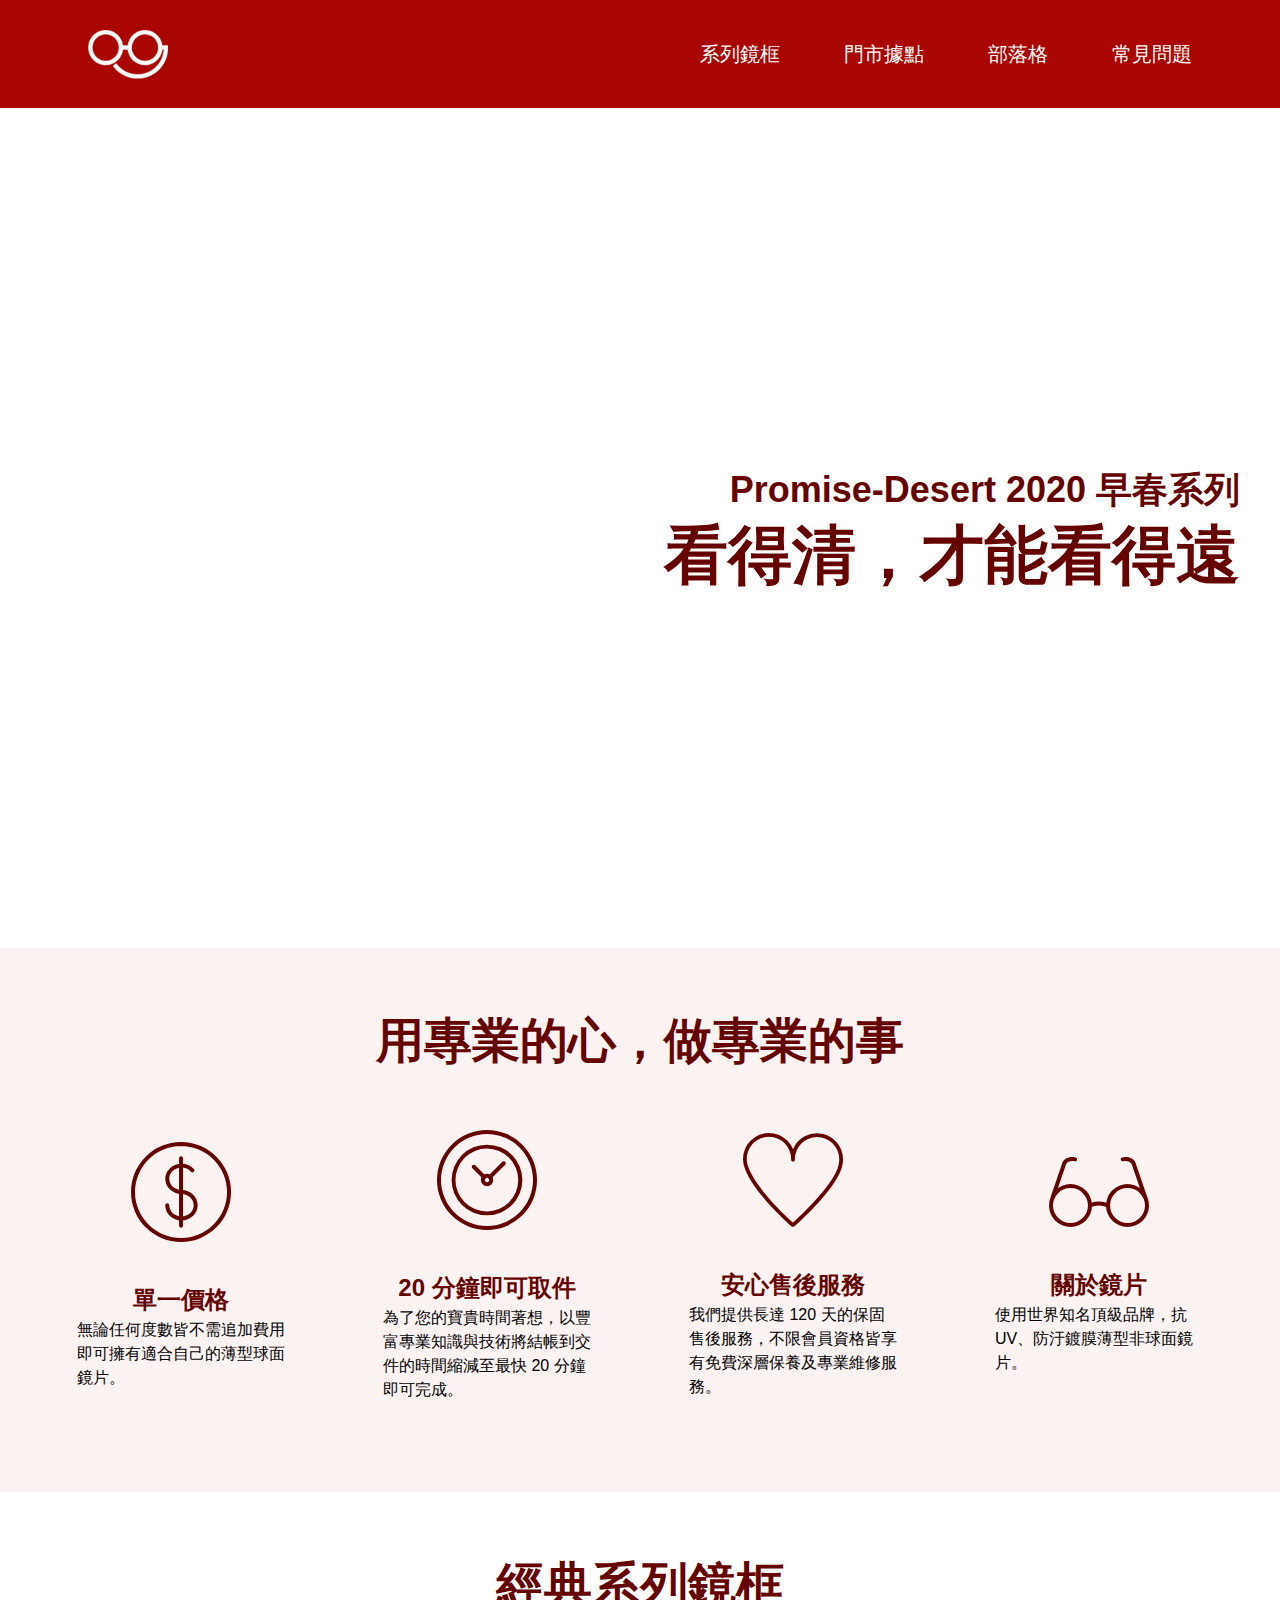
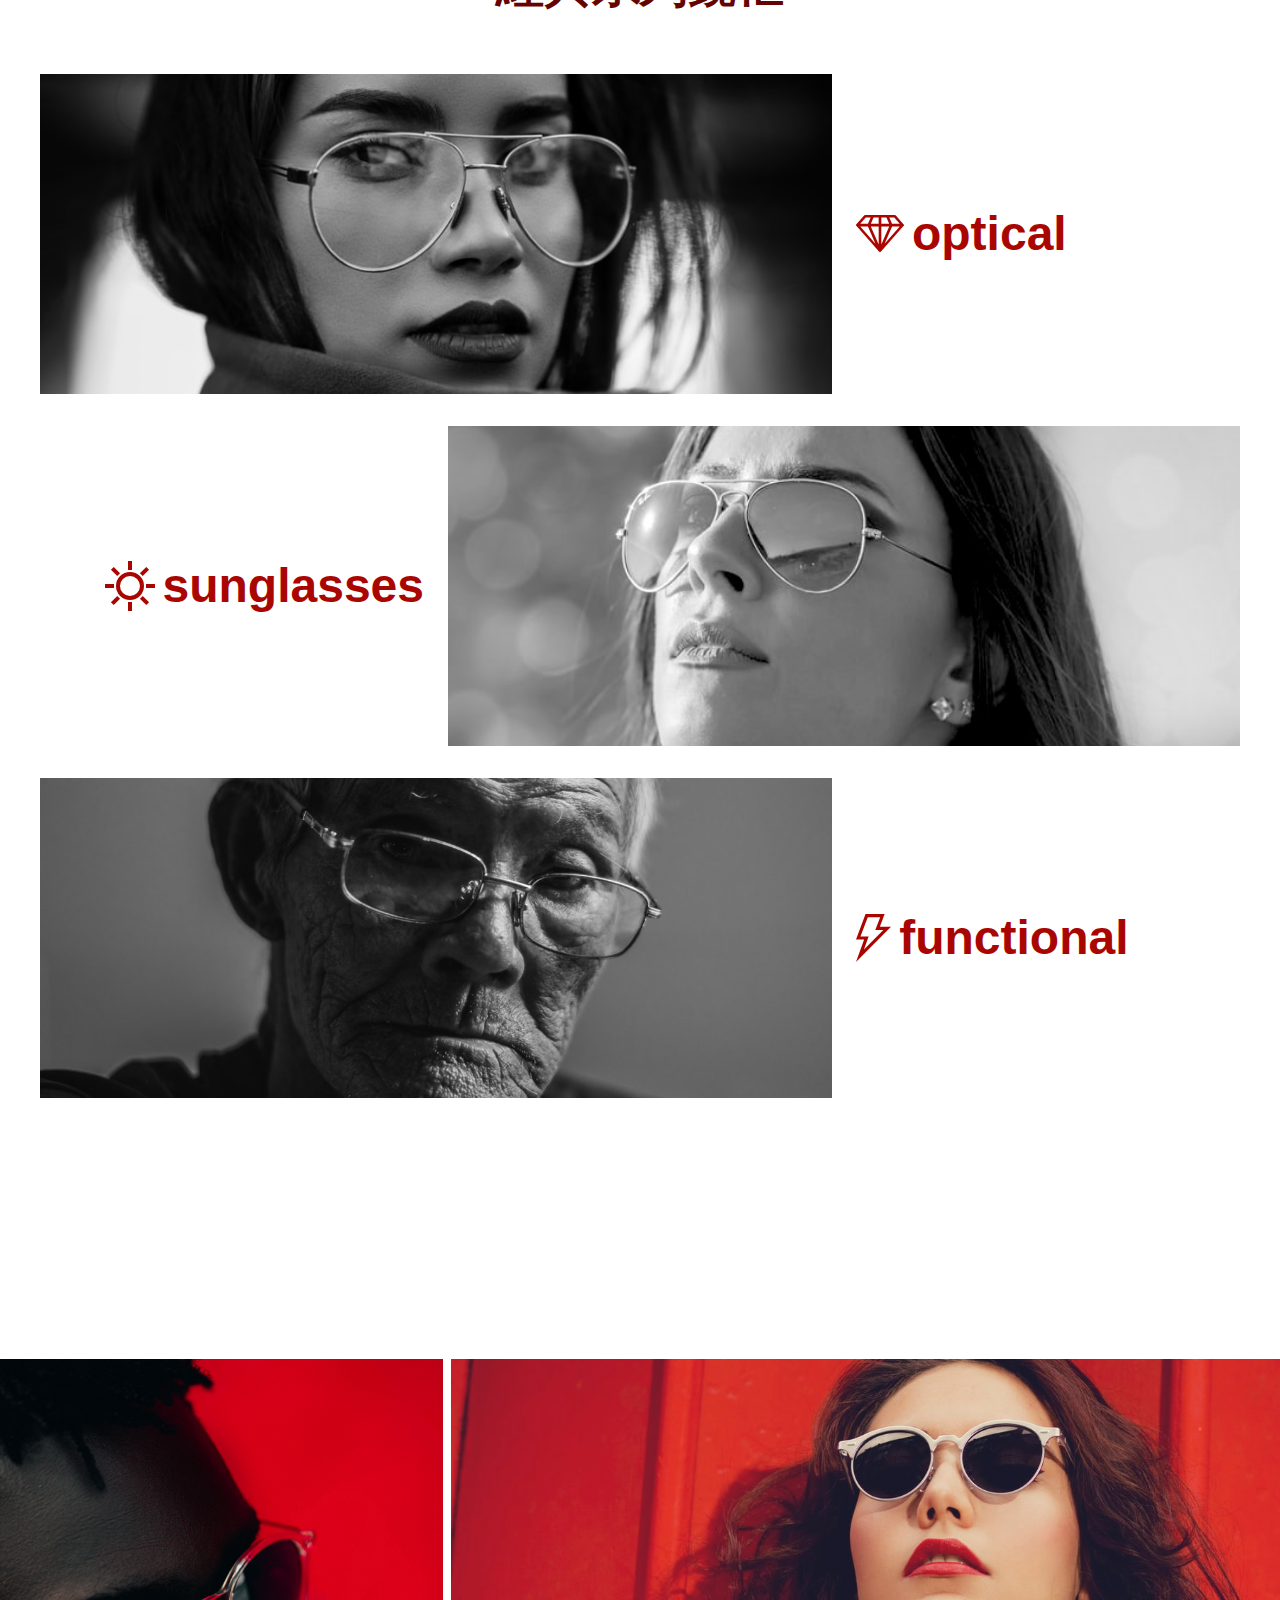
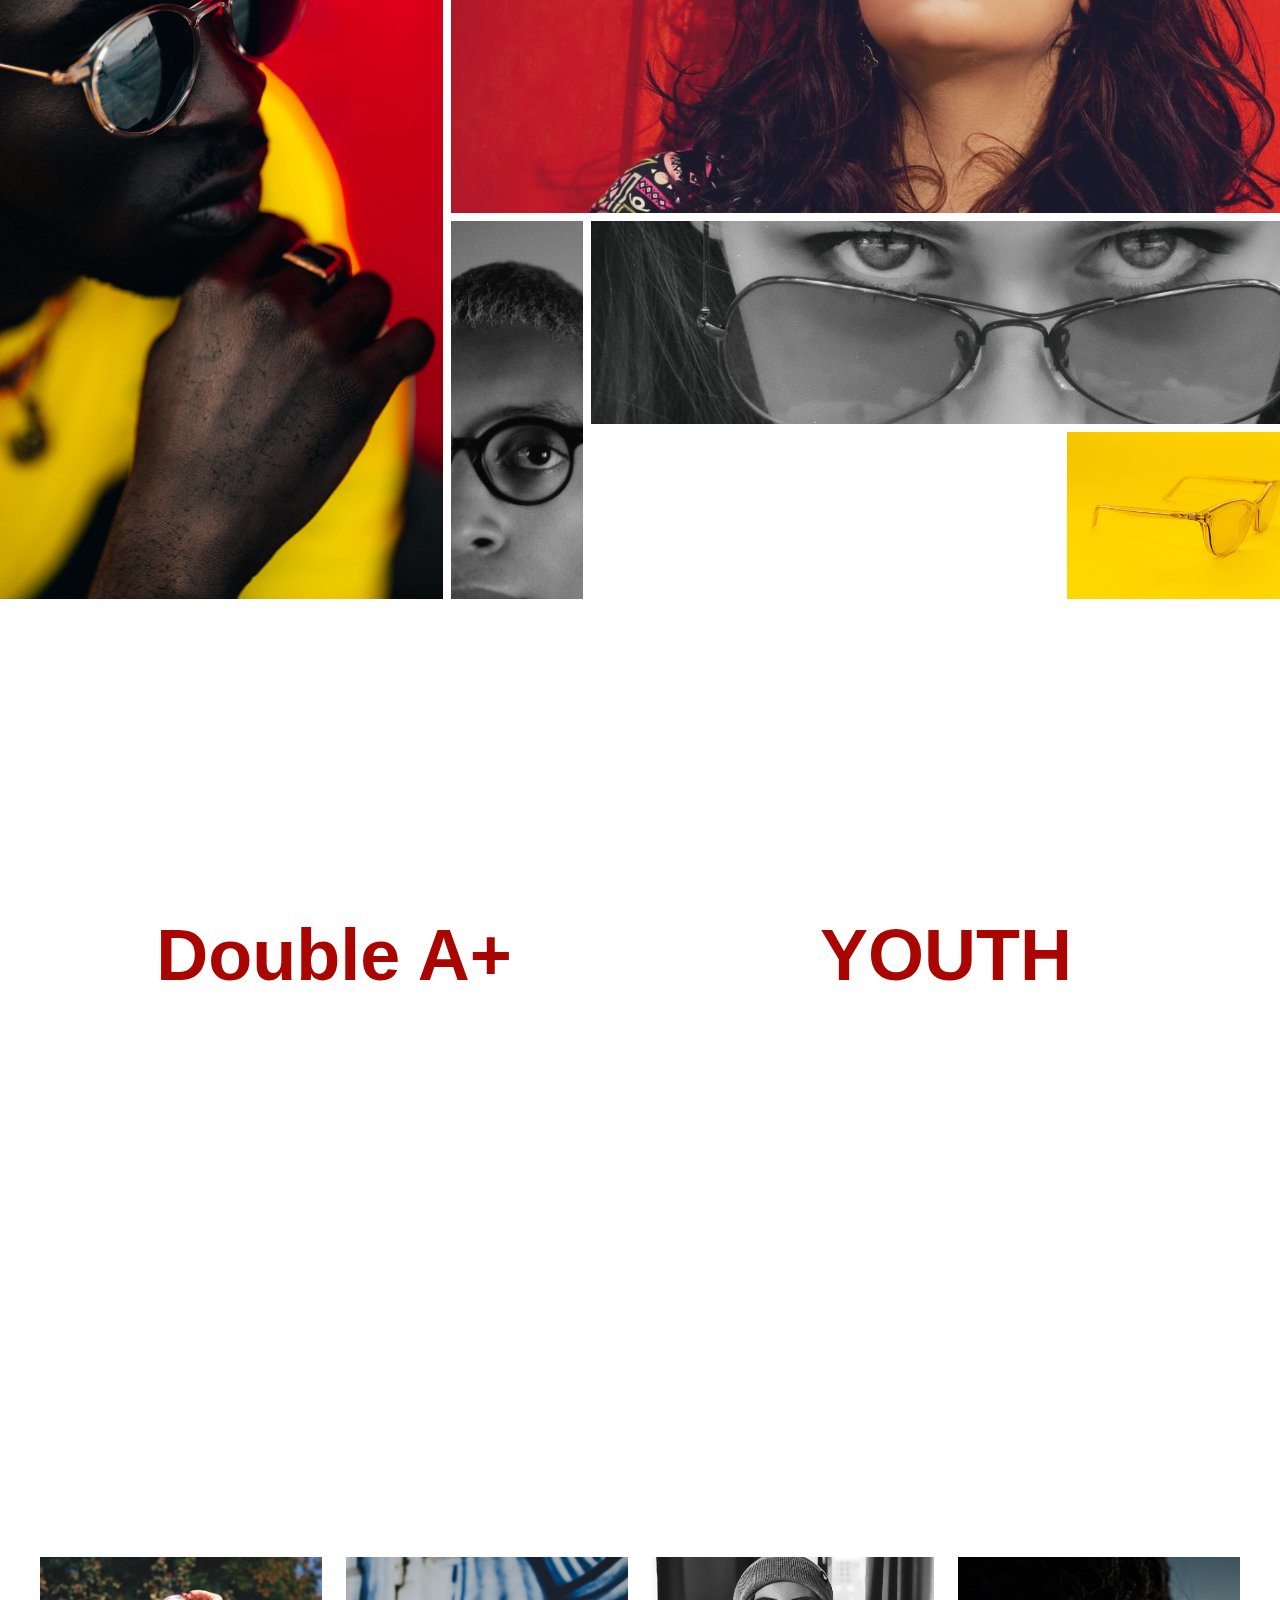
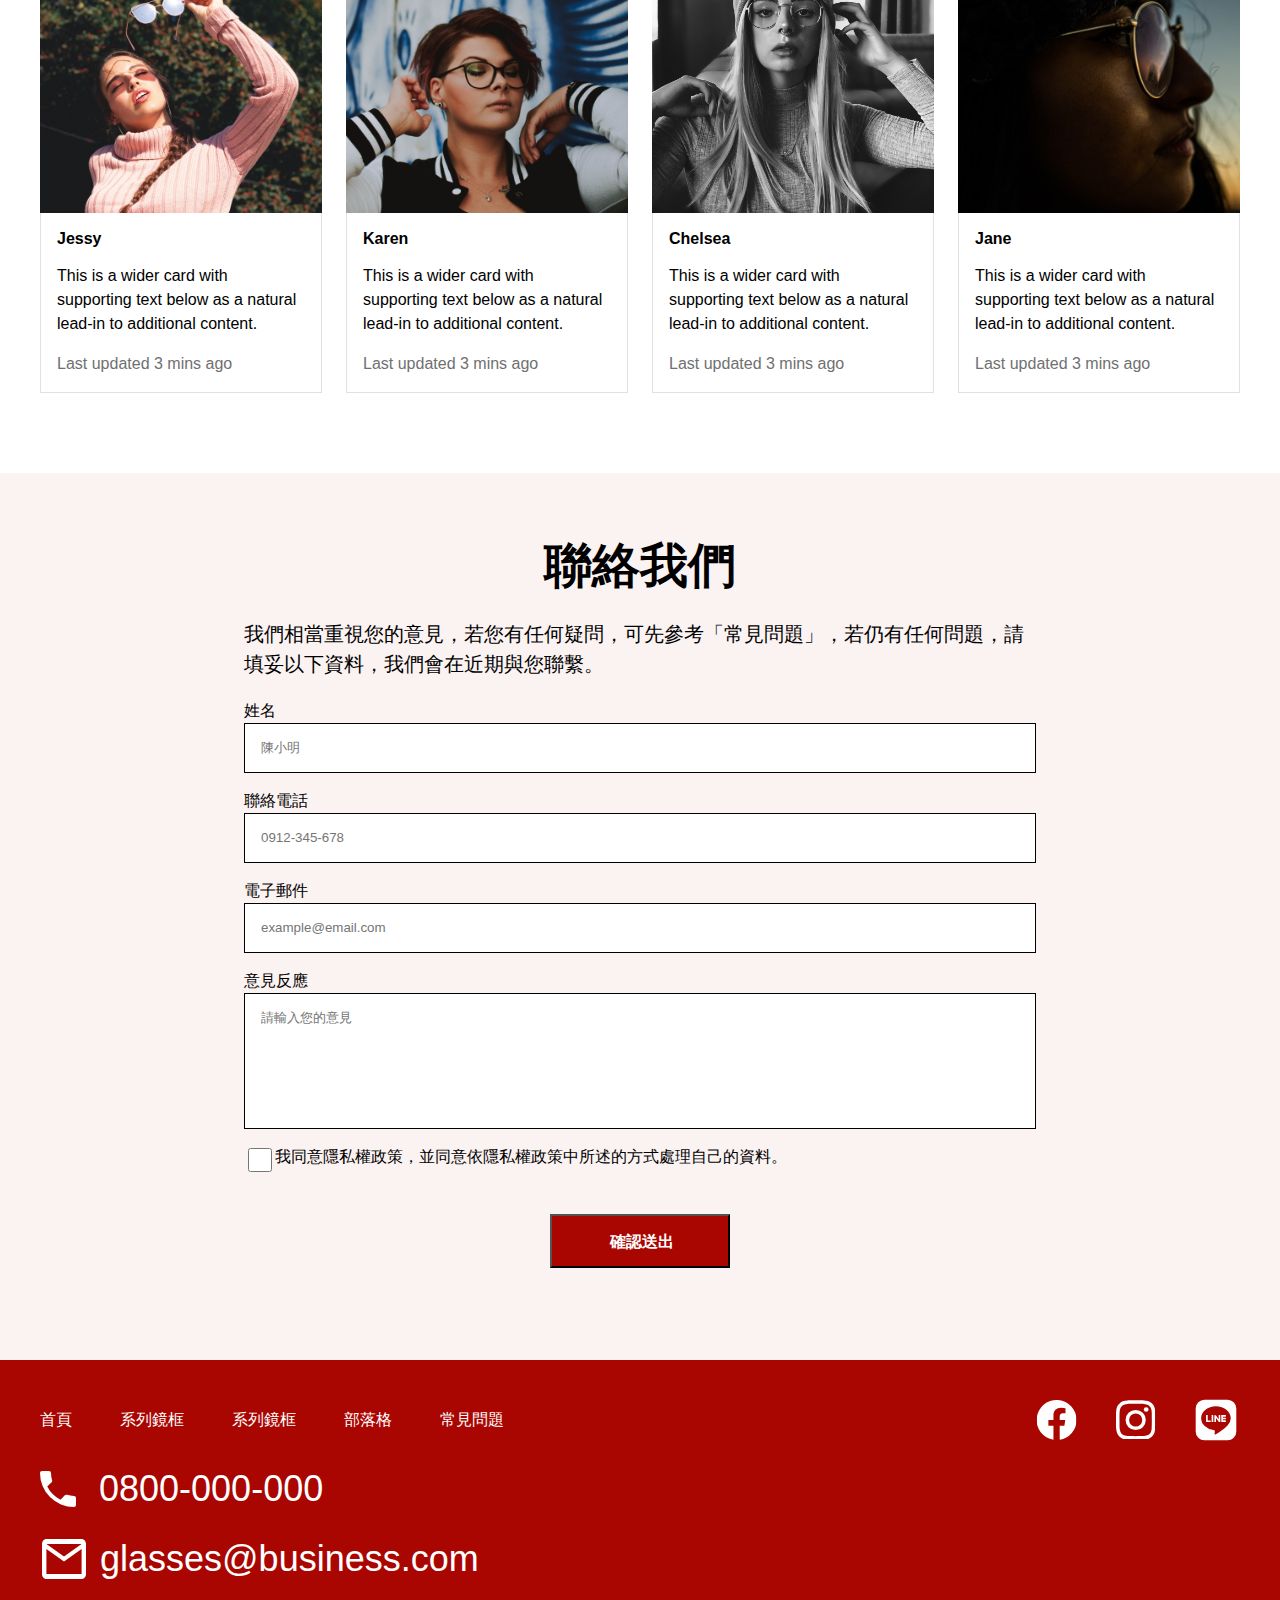
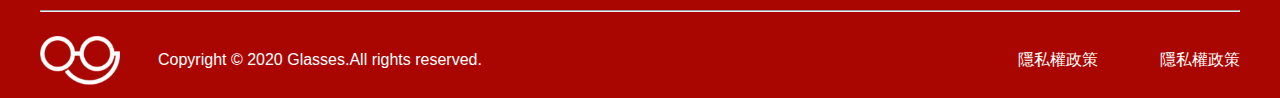
==== index.html @ 05a3b58d "Initial commit" ====
<!DOCTYPE html>
<html lang="en">

<head>
  <meta charset="UTF-8">
  <meta name="viewport" content="width=device-width, initial-scale=1.0">
  <meta http-equiv="X-UA-Compatible" content="ie=edge">
  <title>首頁</title>
  <link rel="stylesheet" href="https://cdnjs.cloudflare.com/ajax/libs/font-awesome/5.13.0/css/all.min.css">
  <link rel="stylesheet" href="assets/style/all.css">
  <script src="assets/script/jquery-3.5.0.min.js"></script>
  <script src="assets/script/all.js"></script>
</head>
<body>
  <div class="wrap">
    <!-- nav -->
    <nav class="bgc-red">
      <div class="nav-link  d-flex jc-sb ai-c">
        <a href="#" class="ham-icon">
          <i class="fas fa-bars"></i>
        </a>
        <h1>
          <a href="index.html">
            <img src="assets/images/logo.png" alt="">
          </a>
        </h1>
        <ul class="dropdown d-flex">
          <li>
            <a href="#">系列鏡框</a>
          </li>
          <li>
            <a href="location.html">門市據點</a>
          </li>
          <li>
            <a href="#">部落格</a>
          </li>
          <li>
            <a href="faq.html">常見問題</a>
          </li>
        </ul>
      </div>
      
    </nav>

    <!-- header -->
<header class="bgc-setting">
    <div class="container text-brown text-bold header-flex">
        <p>Promise-Desert 2020 早春系列</p>
        <h2>看得清，才能看得遠</h2>
    </div>
</header>
<!-- profession -->
<section class="profession bgc-pink">
    <h3 class="text-brown">用專業的心，做專業的事</h3>
    <ul class="pro-flex container">
        <li class="serviceList">
            <img src="assets/images/iconfinder_circle-dollar_430089.svg" alt="">
            <span class="text-brown text-bold">單一價格</span>
            <p>無論任何度數皆不需追加費用 即可擁有適合自己的薄型球面 鏡片。</p>
        </li>
        <li class="serviceList">
            <img src="assets/images/iconfinder_clock-1_430090.svg" alt="">
            <span class="text-brown text-bold">20 分鐘即可取件</span>
            <p>為了您的寶貴時間著想，以豐 富專業知識與技術將結帳到交 件的時間縮減至最快 20 分鐘 即可完成。</p>
        </li>
        <li class="serviceList">
            <img src="assets/images/iconfinder_heart_430099.svg" alt="">
            <span class="text-brown text-bold">安心售後服務</span>
            <p>我們提供長達 120 天的保固售後服務，不限會員資格皆享有免費深層保養及專業維修服務。</p>
        </li>
        <li class="serviceList">
            <img src="assets/images/iconfinder_glasses_430098 (1).svg" alt="">
            <span class="text-brown text-bold">關於鏡片</span>
            <p>使用世界知名頂級品牌，抗UV、防汙鍍膜薄型非球面鏡片。</p>
        </li>
    </ul>
</section>
<!-- classical -->
<section class="classical">
    <h3 class="text-brown">經典系列鏡框</h3>
    <ul class="container">
        <li class="classical-item">
            <img src="assets/images/8.png" alt="" class="classical-img">
            <div class="itme-name">
                <img src="assets/images/iconfinder_44_2529968.svg" alt="" class="mr-8">
                <p class="text-red text-bold">optical</p>
            </div>
        </li>
        <li class="classical-item flex-reverse">
            <img src="assets/images/15 2.png" alt="" class="classical-img">
            <div class="itme-name m-reverse">
                <img src="assets/images/Layer_1.svg" alt="" class="mr-8">
                <p class="text-red text-bold">sunglasses</p>
            </div>
        </li>
        <li class="classical-item">
            <img src="assets/images/28.png" alt="" class="classical-img">
            <div class="itme-name">
                <img src="assets/images/Page-1.svg" alt="" class="mr-8">
                <p class="text-red text-bold">functional</p>
            </div>
        </li>
    </ul>
</section>
<!-- design -->
<section class="design bgc-setting">
    <h3 class="text-white">聯名設計鏡框</h3>
    <ul class="container">
        <li class="d-flex design-gallery">
            <div class="gallery-l design-mr">
                <img src="assets/images/zac-wolff-2qfYizn95pk-unsplash.png" alt="">
            </div>
            <div class="gallery-r">
                <ul class="d-flex flex-column">
                    <li class="design-mb">
                        <img src="assets/images/61.png" alt="">
                    </li>
                    <li>
                        <ul class="d-flex">
                            <li class="design-mr">
                                <img src="assets/images/24.png" alt="">
                            </li>
                            <li class="d-flex flex-column">
                                <div class="design-mb gallery-rb">
                                    <img src="assets/images/34.png" alt="">
                                </div>
                                <div class="more">
                                    <img src="assets/images/5.png" alt="">  
                                </div>
                            </li>
                        </ul>
                    </li>
                </ul>
            </div>
        </li>
        <li>
            <ul class="gallery-b">
                <li class="double bgc-setting">
                    <span class="text-red text-bold">Double A+</span>
                </li>
                <li class="youth bgc-setting">
                    <span class="text-red text-bold">YOUTH</span>
                </li>
            </ul>
        </li>
    </ul>

</section>
<!-- customer -->
<section class="customer">
    <h3 class="text-white">顧客推薦</h3>
    <ul class="container d-flex jc-sb">
        <li>
            <img src="assets/images/18.png" alt="">
            <div class="customer-msg">
                <h4 class="text-bold">Jessy</h4>
                <p>This is a wider card with supporting text below as a natural lead-in to additional
                    content.</p>
                <span>Last updated 3 mins ago</span>
            </div>
        </li>
        <li>
            <img src="assets/images/25.png" alt="">
            <div class="customer-msg">
                <h4 class="text-bold">Karen</h4>
                <p>This is a wider card with supporting text below as a natural lead-in to additional
                    content.</p>
                <span>Last updated 3 mins ago</span>
            </div>
        </li>
        <li>
            <img src="assets/images/36.png" alt="">
            <div class="customer-msg">
                <h4 class="text-bold">Chelsea</h4>
                <p>This is a wider card with supporting text below as a natural lead-in to additional
                    content.</p>
                <span>Last updated 3 mins ago</span>
            </div>
        </li>
        <li>
            <img src="assets/images/45.png" alt="">
            <div class="customer-msg">
                <h4 class="text-bold">Jane</h4>
                <p>This is a wider card with supporting text below as a natural lead-in to additional
                    content.</p>
                <span>Last updated 3 mins ago</span>
            </div>
        </li>
    </ul>
</section>
<!-- contact -->
<section class="contact bgc-pink">
    <div class="container contact-px">
        <h3>聯絡我們</h3>
        <p>我們相當重視您的意見，若您有任何疑問，可先參考「常見問題」，若仍有任何問題，請填妥以下資料，我們會在近期與您聯繫。</p>
        <form action="">
            <label for="name">姓名</label></br>
            <input type="text" id="name" placeholder="陳小明"></br>
            <label for="phone">聯絡電話</label></br>
            <input type="text" id="phone" placeholder="0912-345-678"></br>
            <label for="mail">電子郵件</label></br>
            <input type="text" id="mail" placeholder="example@email.com"></br>
            <label for="suggestion">意見反應</label></br>
            <input type="textarea" id="suggestion" placeholder="請輸入您的意見"></br>
            <div class="checkbox d-flex">
                <input type="checkbox" id="agree">
                <label for="agree">我同意隱私權政策，並同意依隱私權政策中所述的方式處理自己的資料。</label>
            </div>
            <input type="submit" value="確認送出" class="text-bold">
        </form>
    </div>

</section>

    <!-- footer -->
    <footer class="footer">
      <div class="container">
        <ul class="f-link d-flex jc-sb ai-c">
          <li>
            <ul class="menu d-flex">
              <li>
                <a href="#">首頁</a>
              </li>
              <li>
                <a href="#">系列鏡框</a>
              </li>
              <li>
                <a href="#">系列鏡框</a>
              </li>
              <li>
                <a href="#">部落格</a>
              </li>
              <li>
                <a href="#">常見問題</a>
              </li>
            </ul>
          </li>
          <li>
            <ul class="follow d-flex">
              <li class="">
                <a href="#"><img src="assets/images/ic_social_fb.svg" alt=""></a>
              </li>
              <li>
                <a href="#"><img src="assets/images/ic_social_ig.svg" alt=""></a>
              </li>
              <li>
                <a href="#"><img src="assets/images/ic_social_line.svg" alt=""></a>
              </li>
            </ul>
          </li>
        </ul>
        <div class="info text-white">
          <ul class="phone d-flex ai-c">
            <li>
              <img src="assets/images/ic_phone_48px.svg" alt="">
            </li>
            <li>
              0800-000-000
            </li>
          </ul>
          <ul class="mail d-flex ai-c">
            <li>
              <img src="assets/images/ic_mail_outline_24px.svg" alt="">
            </li>
            <li>
              glasses@business.com
            </li>
          </ul>
        </div>
        <hr>
        <ul class="d-flex jc-sb ai-c">
          <li class="copyRight d-flex ai-c">
            <img src="assets/images/logo-new_工作區域 1.png" alt="">
            <p class="text-white">Copyright © 2020 Glasses.All rights reserved.</p>
          </li>
          <li class="privacy d-flex">
            <a href="#">隱私權政策</a>
            <a href="#">隱私權政策</a>
          </li>
        </ul>
      </div>
    </footer>


  </div>

</body>

</html>
---- assets/style/all.css ----
/* http://meyerweb.com/eric/tools/css/reset/ 
   v2.0 | 20110126
   License: none (public domain)
*/
html, body, div, span, applet, object, iframe,
h1, h2, h3, h4, h5, h6, p, blockquote, pre,
a, abbr, acronym, address, big, cite, code,
del, dfn, em, img, ins, kbd, q, s, samp,
small, strike, strong, sub, sup, tt, var,
b, u, i, center,
dl, dt, dd, ol, ul, li,
fieldset, form, label, legend,
table, caption, tbody, tfoot, thead, tr, th, td,
article, aside, canvas, details, embed,
figure, figcaption, footer, header, hgroup,
menu, nav, output, ruby, section, summary,
time, mark, audio, video {
  margin: 0;
  padding: 0;
  border: 0;
  font-size: 100%;
  font: inherit;
  vertical-align: baseline; }

/* HTML5 display-role reset for older browsers */
article, aside, details, figcaption, figure,
footer, header, hgroup, menu, nav, section {
  display: block; }

body {
  line-height: 1; }

ol, ul {
  list-style: none; }

blockquote, q {
  quotes: none; }

blockquote:before, blockquote:after,
q:before, q:after {
  content: '';
  content: none; }

table {
  border-collapse: collapse;
  border-spacing: 0; }

*, *::before, *::after {
  -webkit-box-sizing: border-box;
          box-sizing: border-box; }

img {
  max-width: 100%;
  height: auto;
  display: block; }

body {
  font-family: -apple-system, BlinkMacSystemFont, "Segoe UI", "Microsoft JhengHei", Roboto, "Helvetica Neue", Arial, sans-serif;
  line-height: 1.5; }

h1, h2, h3, h4, h5, h6 {
  line-height: 1.2;
  font-weight: bold; }

h3 {
  font-size: 48px;
  text-align: center;
  padding-top: 4rem;
  margin-bottom: 3.75rem; }

a {
  text-decoration: none;
  color: #FFF; }

.wrap {
  max-width: 1920px;
  margin: 0 auto; }

.container {
  max-width: 1200px;
  margin: 0 auto; }

@media (max-width: 768px) {
  .wrap {
    max-width: 768px; }
  .container {
    max-width: 672px; }
  h3 {
    font-size: 32px;
    padding-top: 40px;
    margin-bottom: 32px; } }

@media (max-width: 375px) {
  .wrap {
    max-width: 375px; }
  .container {
    max-width: 352px; }
  h3 {
    font-size: 24px;
    padding-top: 24px;
    margin-bottom: 16px; } }

.bgc-setting {
  background-repeat: no-repeat;
  background-position: center center;
  background-size: cover; }

.bgc-pink {
  background-color: rgba(170, 6, 1, 0.05); }

/* flex */
.d-flex {
  display: -webkit-box;
  display: -ms-flexbox;
  display: flex; }

.jc-sb {
  -webkit-box-pack: justify;
      -ms-flex-pack: justify;
          justify-content: space-between; }

.ai-c {
  -webkit-box-align: center;
      -ms-flex-align: center;
          align-items: center; }

.flex-column {
  -webkit-box-orient: vertical;
  -webkit-box-direction: normal;
      -ms-flex-direction: column;
          flex-direction: column; }

/* text */
.text-bold {
  font-weight: bold; }

.text-white {
  color: #FFF; }

.text-brown {
  color: #650300; }

.text-red {
  color: #AA0601; }

/* margin */
.mr-8 {
  margin-right: 8px; }

.mb-8 {
  margin-bottom: 8px; }

.branch-border {
  width: 384px;
  border-right: 1px solid rgba(0, 0, 0, 0.13);
  border-left: 1px solid rgba(0, 0, 0, 0.13);
  border-bottom: 1px solid rgba(0, 0, 0, 0.13); }

@media (max-width: 768px) {
  .branch-border {
    width: 324px;
    border: 1px solid rgba(0, 0, 0, 0.13); } }

@media (max-width: 375px) {
  .branch-border {
    width: 352px;
    border: 1px solid rgba(0, 0, 0, 0.13); } }

nav .nav-link {
  height: 108px;
  padding-right: 5.5rem;
  padding-left: 5.5rem;
  background-color: #AA0601; }

nav ul {
  -webkit-box-pack: end;
      -ms-flex-pack: end;
          justify-content: flex-end; }
  nav ul a {
    font-size: 20px;
    margin-left: 4rem; }

nav .ham-icon {
  display: none; }

@media (max-width: 768px) {
  nav .nav-link {
    padding-right: 3rem;
    padding-left: 3rem; }
  nav ul a {
    margin-left: 2.5rem; } }

@media (max-width: 375px) {
  nav .nav-link {
    height: 50px;
    text-align: center;
    background: #AA0601;
    position: relative;
    padding: 10px 0;
    display: -webkit-box;
    display: -ms-flexbox;
    display: flex;
    -webkit-box-pack: center;
        -ms-flex-pack: center;
            justify-content: center;
    -webkit-box-align: center;
        -ms-flex-align: center;
            align-items: center; }
    nav .nav-link h1 {
      width: 3rem; }
  nav .ham-icon {
    display: block;
    font-size: 24px;
    position: absolute;
    left: 1rem;
    color: #FFF; }
  nav .dropdown {
    display: -webkit-box;
    display: -ms-flexbox;
    display: flex;
    -webkit-box-orient: vertical;
    -webkit-box-direction: normal;
        -ms-flex-direction: column;
            flex-direction: column;
    position: absolute;
    left: 0;
    top: 100%;
    width: 100%;
    max-height: 0px;
    -webkit-transition: all 0.8s;
    -o-transition: all 0.8s;
    transition: all 0.8s;
    overflow: hidden;
    z-index: 120; }
    nav .dropdown a {
      display: block;
      background: #AA0601;
      color: #FFFFFF;
      border-top: 1px solid #FFFFFF;
      padding: 16px 0;
      text-decoration: none;
      margin-left: 0; }
      nav .dropdown a:hover {
        background: #8f0400; }
  nav .dropdown.active {
    max-height: 244px; } }

footer {
  height: 338px;
  background-color: #AA0601; }
  footer .f-link {
    padding-top: 2.25rem;
    margin-bottom: 1.125em; }
  footer .menu li {
    margin-right: 3rem; }
  footer .follow li {
    margin-left: 2rem; }
  footer .info {
    font-size: 2.25rem; }
  footer .phone {
    margin-bottom: 1rem; }
    footer .phone img {
      margin-right: 23px; }
  footer .mail {
    margin-bottom: 1.5rem; }
    footer .mail img {
      margin-right: 12px; }
  footer hr {
    color: #FFF;
    margin-bottom: 1.5rem; }
  footer .copyRight img {
    margin-right: 2.375rem; }
  footer .privacy a {
    margin-left: 3.875rem; }

@media (max-width: 768px) {
  footer {
    height: 261px; }
    footer .f-link {
      padding-top: 2.5rem;
      margin-bottom: 1.5rem; }
    footer .menu li {
      margin-right: 2.5rem; }
    footer .follow li {
      margin-left: 1.5rem; }
    footer .follow img {
      width: 1.5rem; }
    footer .info {
      font-size: 1.25rem; }
    footer .phone {
      margin-bottom: 0.5rem; }
      footer .phone img {
        width: 23px;
        margin-right: 0.75rem; }
    footer .mail {
      margin-bottom: 27px; }
      footer .mail img {
        width: 32px;
        margin-right: 0.5rem; }
    footer .copyRight img {
      display: none; } }

@media (max-width: 375px) {
  footer {
    height: 213px;
    position: relative; }
    footer .menu {
      display: none; }
    footer .f-link {
      padding-top: 1.5rem; }
    footer .info {
      font-size: 1rem;
      position: absolute;
      left: 0.75rem;
      top: 1.5rem; }
    footer .phone {
      margin-bottom: 0.5rem; }
      footer .phone img {
        width: 13px;
        margin-right: 0.5rem; }
    footer .mail img {
      width: 20px;
      margin-right: 5px; }
    footer hr {
      margin-top: 3rem; }
    footer .copyRight {
      position: absolute;
      left: 0.75rem;
      top: 7rem; }
      footer .copyRight img {
        width: 46px;
        display: block;
        position: absolute;
        right: -4rem;
        top: 3rem; }
    footer .privacy {
      -webkit-box-orient: vertical;
      -webkit-box-direction: normal;
          -ms-flex-direction: column;
              flex-direction: column;
      position: absolute;
      left: -3rem;
      top: 9rem; } }

header {
  height: 840px;
  background-image: url(https://upload.cc/i1/2020/05/07/hPIzjM.png); }
  header h2 {
    font-size: 4rem; }
  header p {
    font-size: 2.25rem; }
  header .header-flex {
    height: 840px;
    display: -webkit-box;
    display: -ms-flexbox;
    display: flex;
    -webkit-box-orient: vertical;
    -webkit-box-direction: normal;
        -ms-flex-direction: column;
            flex-direction: column;
    -webkit-box-pack: center;
        -ms-flex-pack: center;
            justify-content: center;
    -webkit-box-align: end;
        -ms-flex-align: end;
            align-items: flex-end; }

@media (max-width: 768px) {
  header h2 {
    font-size: 3rem; }
  header p {
    font-size: 1.25rem; } }

@media (max-width: 375px) {
  header {
    height: 394px; }
    header h2 {
      font-size: 2rem; }
    header p {
      font-size: 1rem; }
    header .header-flex {
      height: 394px; } }

.profession {
  height: 544px; }

.pro-flex {
  display: -webkit-box;
  display: -ms-flexbox;
  display: flex;
  -webkit-box-pack: justify;
      -ms-flex-pack: justify;
          justify-content: space-between;
  -webkit-box-align: center;
      -ms-flex-align: center;
          align-items: center; }

.serviceList {
  width: 282px;
  display: -webkit-box;
  display: -ms-flexbox;
  display: flex;
  -webkit-box-orient: vertical;
  -webkit-box-direction: normal;
      -ms-flex-direction: column;
          flex-direction: column;
  -webkit-box-align: center;
      -ms-flex-align: center;
          align-items: center;
  padding-bottom: 1.5rem;
  padding-right: 37px;
  padding-left: 37px; }
  .serviceList img {
    margin-bottom: 2.5rem; }
  .serviceList span {
    font-size: 24px; }

@media (max-width: 768px) {
  .profession {
    height: 668px; }
  .pro-flex {
    -ms-flex-wrap: wrap;
        flex-wrap: wrap; }
  .serviceList {
    width: 20.25rem;
    padding-bottom: 0.5rem;
    padding-right: 3.125rem;
    padding-left: 3.125rem; }
    .serviceList img {
      margin-bottom: 1rem; }
    .serviceList span {
      font-size: 1.25rem;
      margin-bottom: 0.5rem; } }

@media (max-width: 375px) {
  .profession {
    height: 1091px; }
    .profession h3 {
      padding-top: 2rem;
      margin-bottom: 2rem; }
  .pro-flex li img {
    width: 5rem; }
  .serviceList {
    width: 14rem;
    margin: 0 auto;
    padding-bottom: 1.75rem;
    padding-right: 0px;
    padding-left: 0px; } }

.classical {
  margin-bottom: 5rem; }

.classical-item {
  display: -webkit-box;
  display: -ms-flexbox;
  display: flex;
  -webkit-box-align: center;
      -ms-flex-align: center;
          align-items: center;
  margin-bottom: 2rem; }
  .classical-item:last-child {
    margin-bottom: 0; }

.flex-reverse {
  -webkit-box-orient: horizontal;
  -webkit-box-direction: reverse;
      -ms-flex-direction: row-reverse;
          flex-direction: row-reverse; }

.m-reverse {
  margin-right: 1.5rem; }

.itme-name {
  display: -webkit-box;
  display: -ms-flexbox;
  display: flex;
  -webkit-box-align: center;
      -ms-flex-align: center;
          align-items: center;
  margin-left: 1.5rem;
  font-size: 3rem; }

@media (max-width: 768px) {
  .classical {
    margin-bottom: 2.5rem; }
  .classical-item {
    margin-bottom: 0.5rem; }
  .classical-img {
    width: 410.85px; }
  .flex-reverse {
    -webkit-box-orient: horizontal;
    -webkit-box-direction: normal;
        -ms-flex-direction: row;
            flex-direction: row; }
  .itme-name {
    font-size: 1.75rem; } }

@media (max-width: 375px) {
  .itme-name {
    margin-left: -270px; }
  .classical-item p {
    color: #FFF; } }

/* design */
.design {
  height: 2162px;
  background-image: url(https://upload.cc/i1/2020/05/07/cjdRpz.png); }
  .design .design-mr {
    margin-right: 8px; }
  .design .design-mb {
    margin-bottom: 8px; }

.design-gallery {
  margin-right: -170px;
  margin-left: -170px;
  margin-bottom: 3.75rem; }

.more {
  -ms-flex-item-align: end;
      align-self: flex-end;
  margin-right: 83px; }

.gallery-b {
  display: -webkit-box;
  display: -ms-flexbox;
  display: flex;
  -webkit-box-pack: justify;
      -ms-flex-pack: justify;
          justify-content: space-between;
  margin-bottom: 9rem; }
  .gallery-b span {
    font-size: 4.5rem;
    z-index: 10; }
  .gallery-b li {
    display: -webkit-box;
    display: -ms-flexbox;
    display: flex;
    -webkit-box-pack: center;
        -ms-flex-pack: center;
            justify-content: center;
    -webkit-box-align: center;
        -ms-flex-align: center;
            align-items: center;
    width: 49%;
    height: 592px;
    position: relative; }
    .gallery-b li::after {
      content: "";
      position: absolute;
      height: 100%;
      width: 100%;
      background: rgba(255, 255, 255, 0.5); }
  .gallery-b .double {
    background-image: url(https://upload.cc/i1/2020/05/13/Mf4hzp.png); }
  .gallery-b .youth {
    background-image: url(https://upload.cc/i1/2020/05/13/YKNWCi.png); }

@media (max-width: 768px) {
  .design {
    height: 1221px; }
    .design .design-mr {
      margin-right: 3px; }
    .design .design-mb {
      margin-bottom: 3px; }
  .design-gallery {
    margin-right: 0px;
    margin-left: 0px;
    margin-bottom: 2.5rem; }
  .gallery-l {
    width: 251px; }
  .gallery-r {
    width: 418px; }
  .gallery-rb {
    margin-bottom: 0; }
  .more {
    -ms-flex-item-align: end;
        align-self: flex-end;
    margin-right: 166px; }
    .more img {
      width: 147px;
      height: 77px; }
  .gallery-b {
    margin-bottom: 40px; }
    .gallery-b span {
      font-size: 2rem; }
    .gallery-b li {
      width: 322px;
      height: 280px; } }

@media (max-width: 375px) {
  .gallery-b {
    -ms-flex-wrap: wrap;
        flex-wrap: wrap; }
    .gallery-b li {
      width: 352px;
      height: 284px; }
    .gallery-b .double {
      margin-bottom: 20px; } }

/* customer */
.customer {
  margin-top: -300px; }
  .customer h3 {
    padding-top: 0; }

.customer-msg {
  width: 282px;
  margin-bottom: 5rem;
  border-right: 1px solid #DEE2E6;
  border-left: 1px solid #DEE2E6;
  border-bottom: 1px solid #DEE2E6;
  padding-left: 1rem;
  padding-bottom: 1rem; }
  .customer-msg h4 {
    padding-top: 1rem;
    padding-bottom: 1rem; }
  .customer-msg p {
    padding-right: 1rem;
    padding-bottom: 1rem; }
  .customer-msg span {
    color: #707070; }

@media (max-width: 768px) {
  .customer {
    margin-bottom: 1rem;
    /*40-24*/ }
    .customer ul {
      -ms-flex-wrap: wrap;
          flex-wrap: wrap; }
  .customer-msg {
    width: 324px;
    margin-bottom: 1.5rem;
    border-right: 1px solid #DEE2E6;
    border-left: 1px solid #DEE2E6;
    border-bottom: 1px solid #DEE2E6;
    padding: 1rem; }
  .customer img {
    width: 100%; } }

@media (max-width: 375px) {
  .customer {
    margin-top: -220px;
    margin-bottom: 1rem;
    /*40-24*/ }
  .customer-msg {
    width: 352px; } }

.contact h3 {
  margin-bottom: 0; }

.contact p {
  margin-top: 1.5rem;
  margin-bottom: 1.25rem;
  font-size: 1.25rem; }

.contact-px {
  padding-right: 204px;
  padding-left: 204px; }

form label {
  margin-bottom: 0.25rem; }

form input[type=text] {
  width: 100%;
  height: 50px;
  margin-bottom: 1rem;
  padding: 14px 0 14px 16px;
  border: 1px solid black;
  /* color: #DEE2E6; */ }

form input[type=textarea] {
  width: 100%;
  height: 136px;
  padding: 14px 0 100px 16px;
  margin-bottom: 1rem;
  border: 1px solid black;
  /* color: #DEE2E6; */ }

.checkbox input[type=checkbox] {
  width: 1.5rem;
  height: 1.5rem;
  margin-bottom: 42px;
  border: 2px solid black; }

form input[type=submit] {
  width: 180px;
  height: 54px;
  color: #FFF;
  background-color: #AA0601;
  padding: 16px 58px 16px 58px;
  margin-left: 306px;
  margin-bottom: 92px;
  font-size: 16px; }

form input[type=submit]:hover {
  background-color: #650300; }

@media (max-width: 768px) {
  .contact-px {
    padding-right: 87px;
    padding-left: 87px; }
  form input[type=submit] {
    width: 136px;
    height: 36px;
    padding: 7px 36px 7px 36px;
    margin-left: 11.25rem;
    margin-bottom: 3.5rem; } }

@media (max-width: 375px) {
  .contact p {
    font-size: 1rem; }
  .contact-px {
    padding-right: 12.5px;
    padding-left: 12.5px; }
  form input[type=submit] {
    margin-left: 6rem;
    margin-bottom: 2.5rem; } }

.banner {
  height: 304px;
  background-image: url(https://upload.cc/i1/2020/05/09/8k5z1V.png);
  position: relative; }
  .banner .title {
    position: absolute;
    left: 360px;
    bottom: 0; }
    .banner .title h2 {
      font-size: 4rem;
      margin-right: 1.5rem; }

.branch {
  margin-bottom: 2rem;
  margin-top: 1rem; }
  .branch label {
    font-size: 1.5rem;
    margin-right: 22px; }
  .branch select {
    width: 266px;
    height: 45px;
    font-size: 18px;
    color: #495057;
    padding: 10px 0 10px 19px; }

.loc-info {
  margin-bottom: 156px; }

.branch-name {
  font-size: 1.5rem;
  padding: 1rem 0 1rem 1.5rem; }

.branch-info {
  padding: 1rem 0 1rem 2.25rem; }
  .branch-info li {
    margin-bottom: 0.5rem; }
    .branch-info li p {
      font-size: 20px;
      width: 274px; }
  .branch-info li:last-child {
    margin-bottom: 0; }
  .branch-info img {
    margin-right: 0.5rem; }

.loc-btn {
  width: 100%;
  height: 68px;
  line-height: 68px;
  display: block;
  border: 0;
  background-color: black;
  color: #FFF;
  font-size: 20px;
  text-align: center; }

.loc-btn:hover {
  background-color: #AA0601; }

@media (max-width: 768px) {
  .banner .title {
    left: 3rem; }
    .banner .title h2 {
      font-size: 3rem;
      margin-right: 1rem; }
  .branch-name {
    font-size: 1rem;
    padding: 0.5rem 0 0.5rem 1rem; }
  .branch-intro {
    display: -webkit-box;
    display: -ms-flexbox;
    display: flex;
    margin-bottom: 2rem;
    -webkit-box-align: center;
        -ms-flex-align: center;
            align-items: center; }
  .loc-btn {
    display: none; }
  .loc-info {
    -webkit-box-orient: vertical;
    -webkit-box-direction: normal;
        -ms-flex-direction: column;
            flex-direction: column;
    margin-bottom: 104px; }
  .branch-img {
    width: 324px;
    margin-right: 1.5rem; }
  .branch-info {
    padding: 1rem 0 1rem 1rem; }
    .branch-info li p {
      font-size: 14px;
      width: 249px; } }

@media (max-width: 375px) {
  .banner {
    height: 143px; }
    .banner .title {
      left: 11px; }
      .banner .title h2 {
        font-size: 1.75rem;
        margin-right: 0.5rem; }
      .banner .title img {
        width: 16.72px; }
  .branch label {
    font-size: 14px;
    margin-right: 1rem; }
  .branch select {
    width: 280px;
    height: 2.25rem;
    font-size: 14px;
    padding: 0.5rem 0 0.5rem 1rem; }
  .branch-intro {
    width: 352px;
    -ms-flex-wrap: wrap;
        flex-wrap: wrap;
    margin-bottom: 1.25rem; }
    .branch-intro .branch-img {
      width: 100%; }
  .loc-info {
    margin-bottom: 3.5rem; } }

.faq-h3 {
  font-size: 2rem;
  padding-top: 88px;
  margin-bottom: 1rem;
  text-align: left; }

.answer {
  background-color: #F2F2F2;
  padding: 22px 0 22px 38px; }
  .answer p {
    width: 916px; }

.faq {
  margin-bottom: 9.75rem;
  border-top: 1px solid black; }

.question {
  border-bottom: 1px solid #000000;
  height: 70px;
  padding: 22px 0 22px 38px; }
  .question h4 {
    font-size: 1.25rem;
    color: black; }

.faq-item {
  border: 1px solid #000000; }

.faq-item:not(.show) .up {
  display: none; }

.faq-item.show .down {
  display: none; }

@media (max-width: 768px) {
  .faq-h3 {
    font-size: 28px;
    padding-top: 2.5rem;
    margin-bottom: 2rem; }
  .faq {
    margin-bottom: 104px; }
  .question {
    height: 52px;
    padding: 1rem 0 1rem 1.5rem; }
    .question h4 {
      font-size: 1rem; }
  .answer {
    padding: 1rem 0 1rem 1.5rem; }
    .answer p {
      width: 624px; } }

@media (max-width: 375px) {
  .question {
    font-size: 1rem;
    padding: 1rem 0 1rem 1rem; }
  .answer {
    padding: 1rem 0 1rem 1rem; }
    .answer p {
      width: 320px; } }

/*# sourceMappingURL=all.css.map */
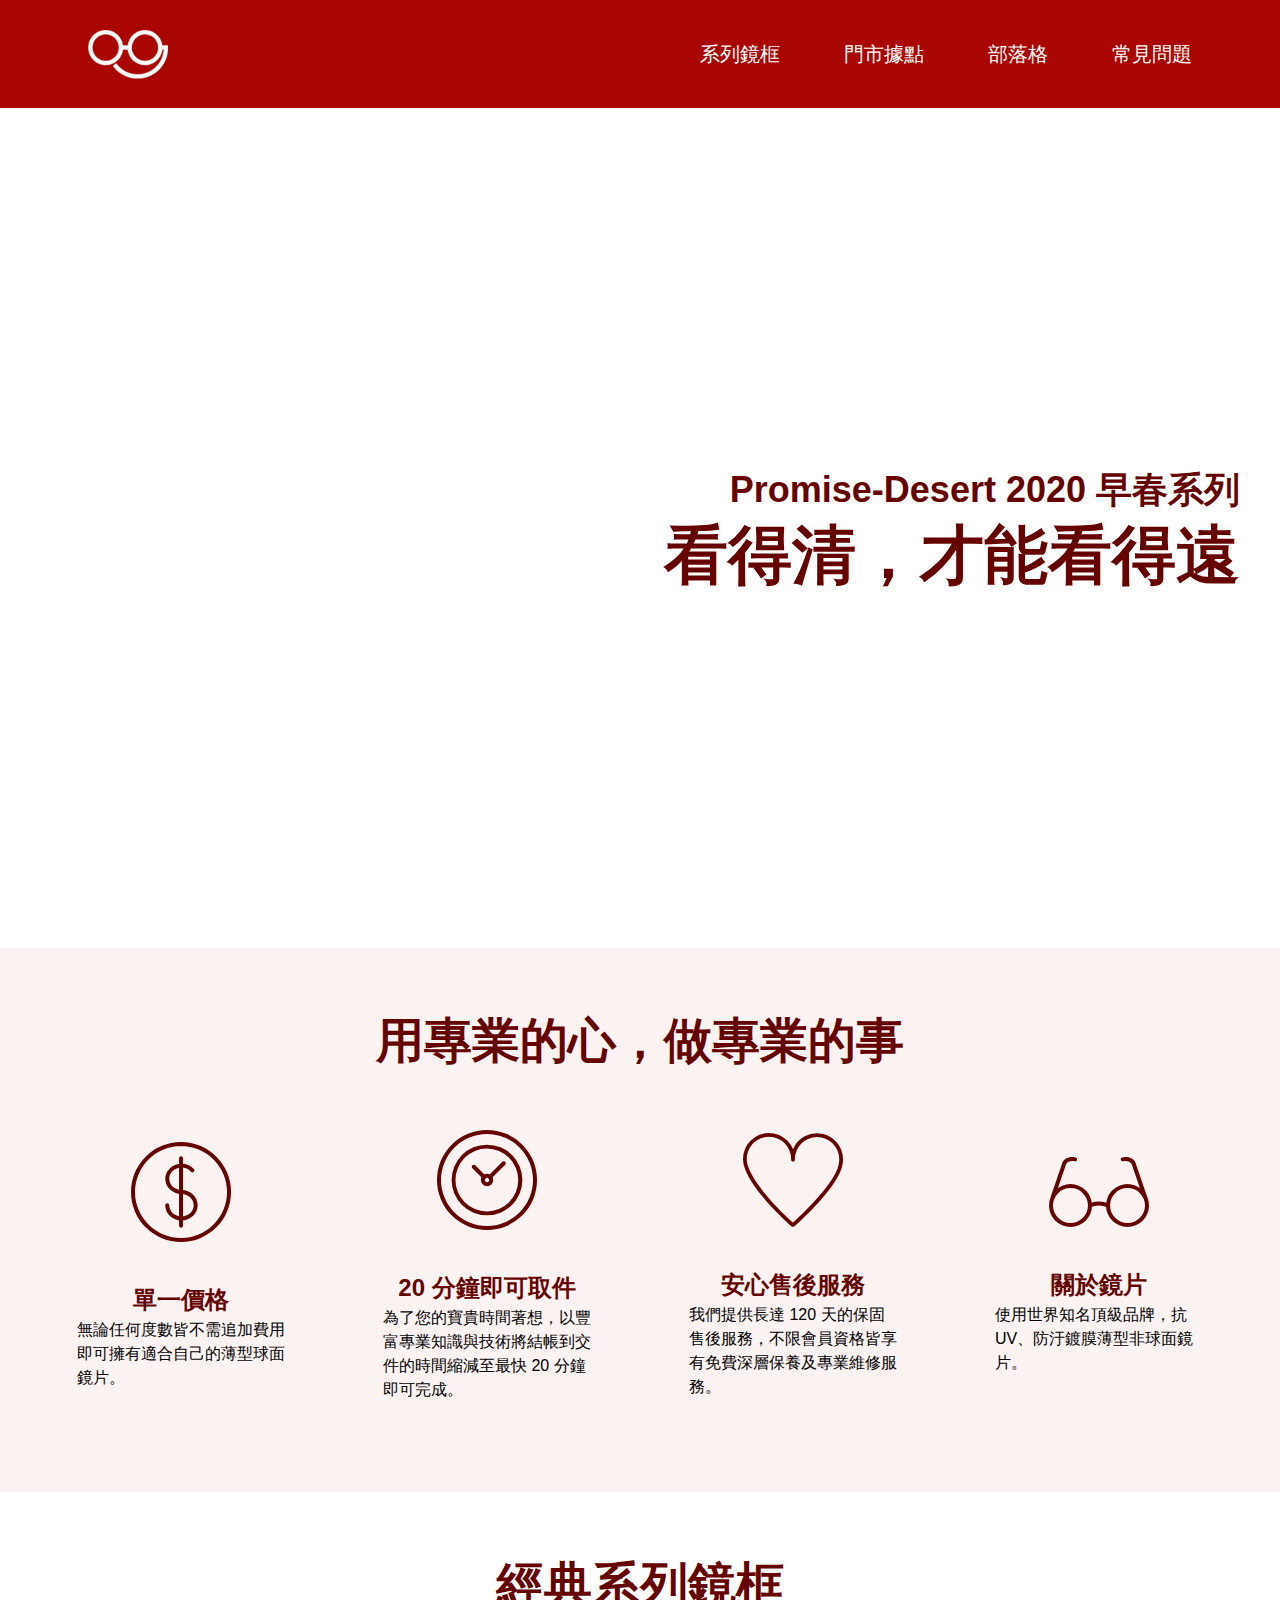
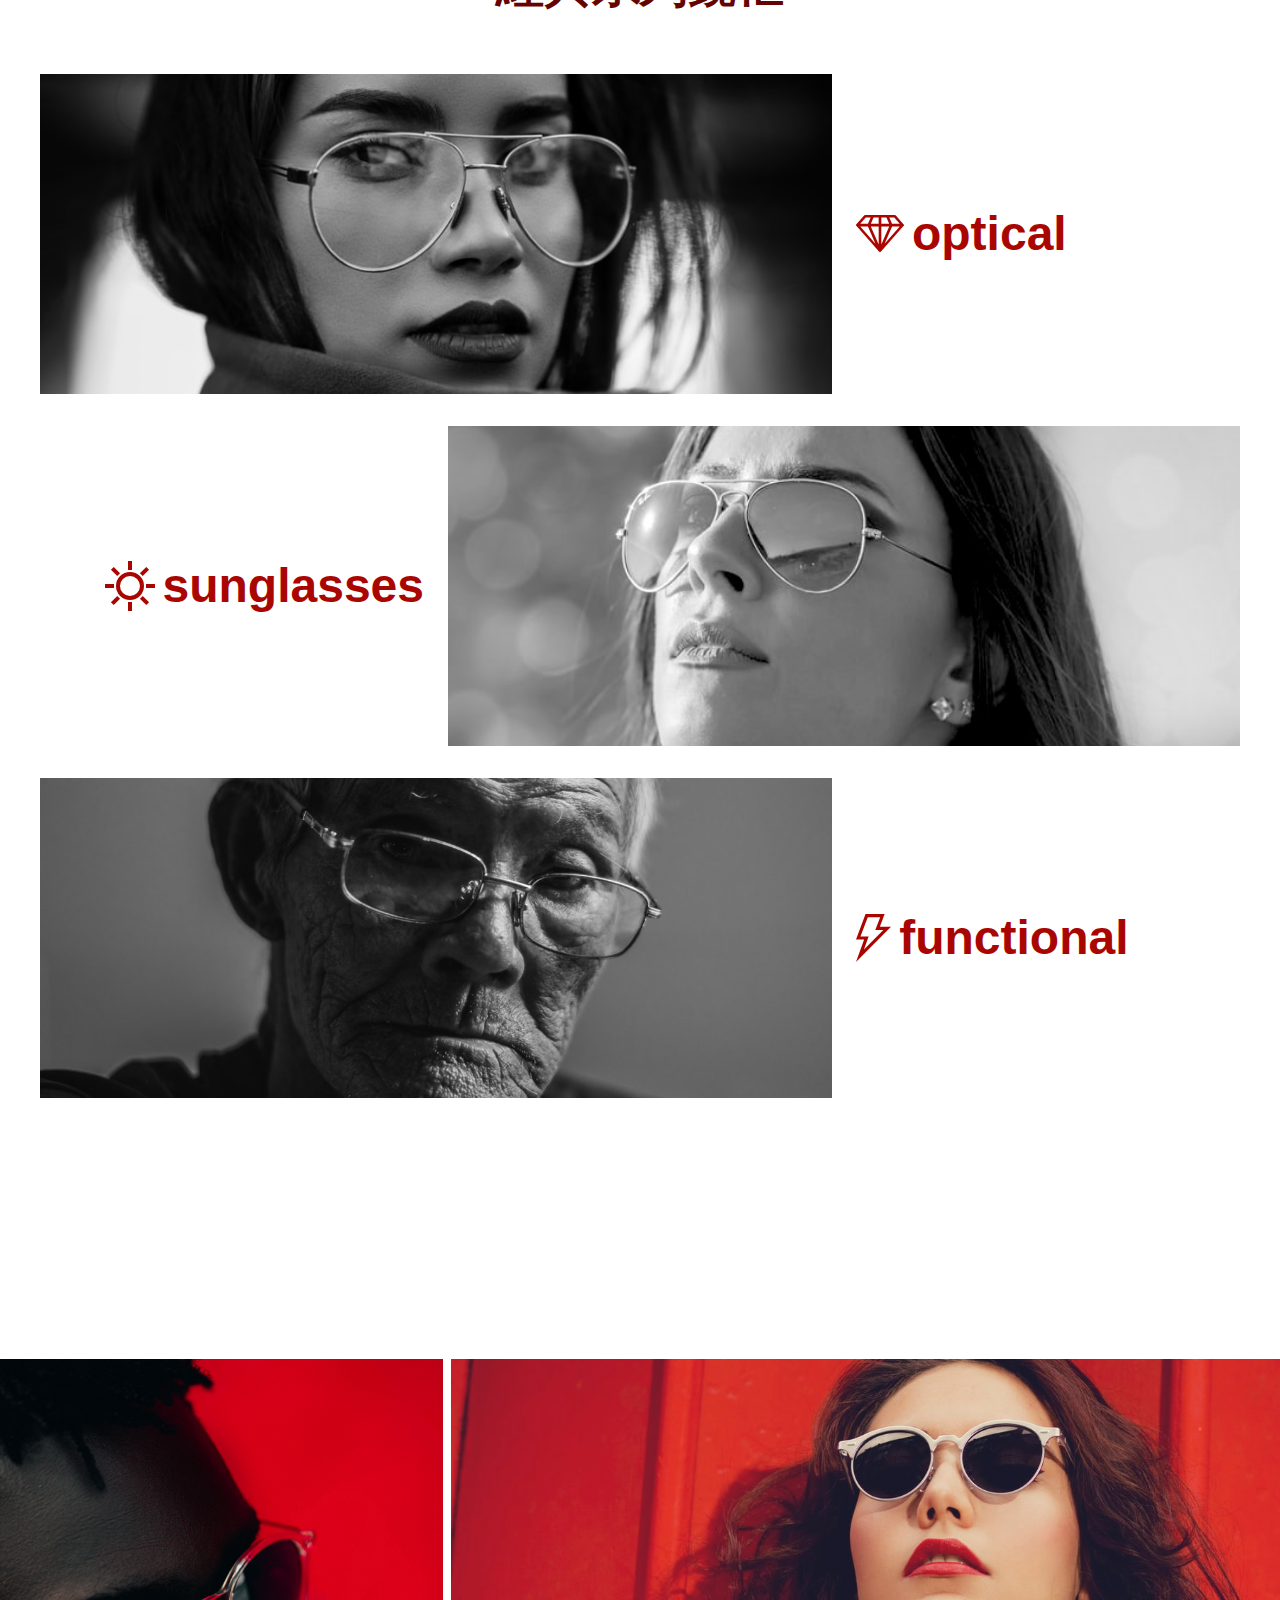
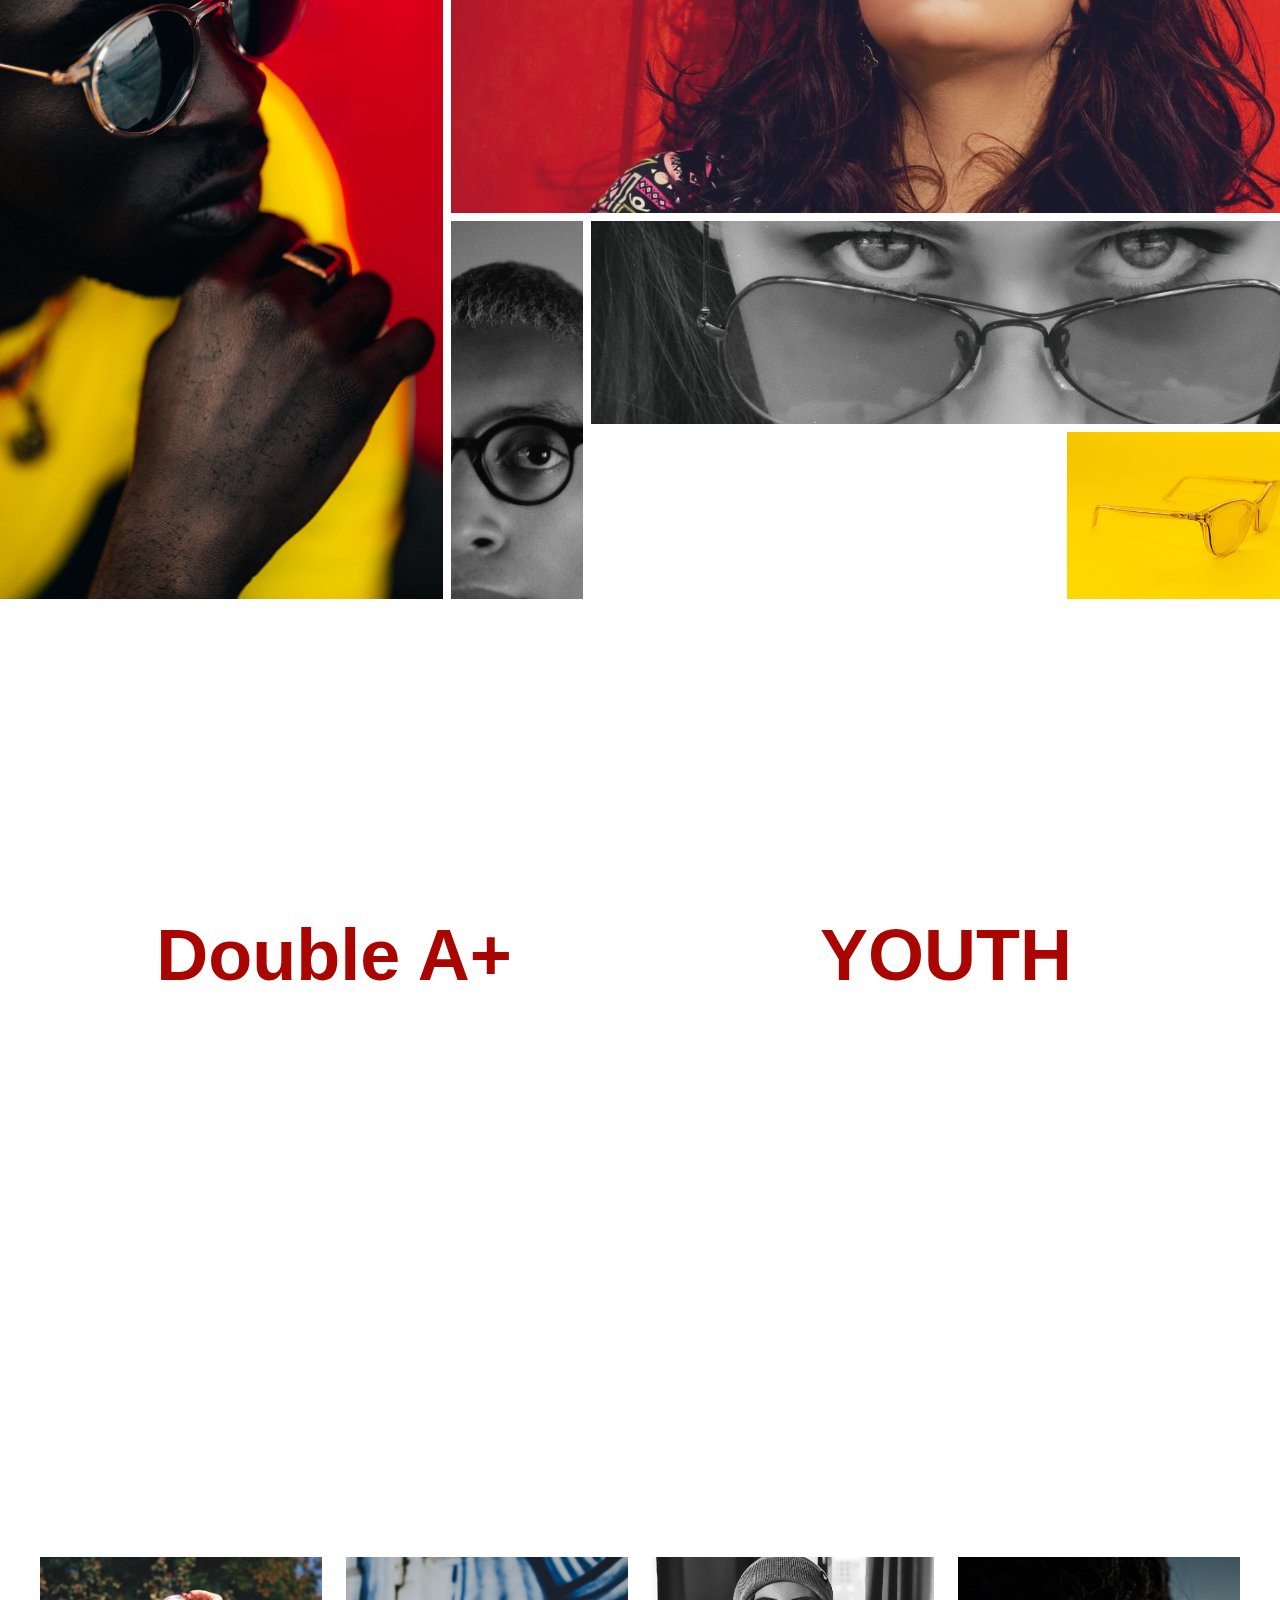
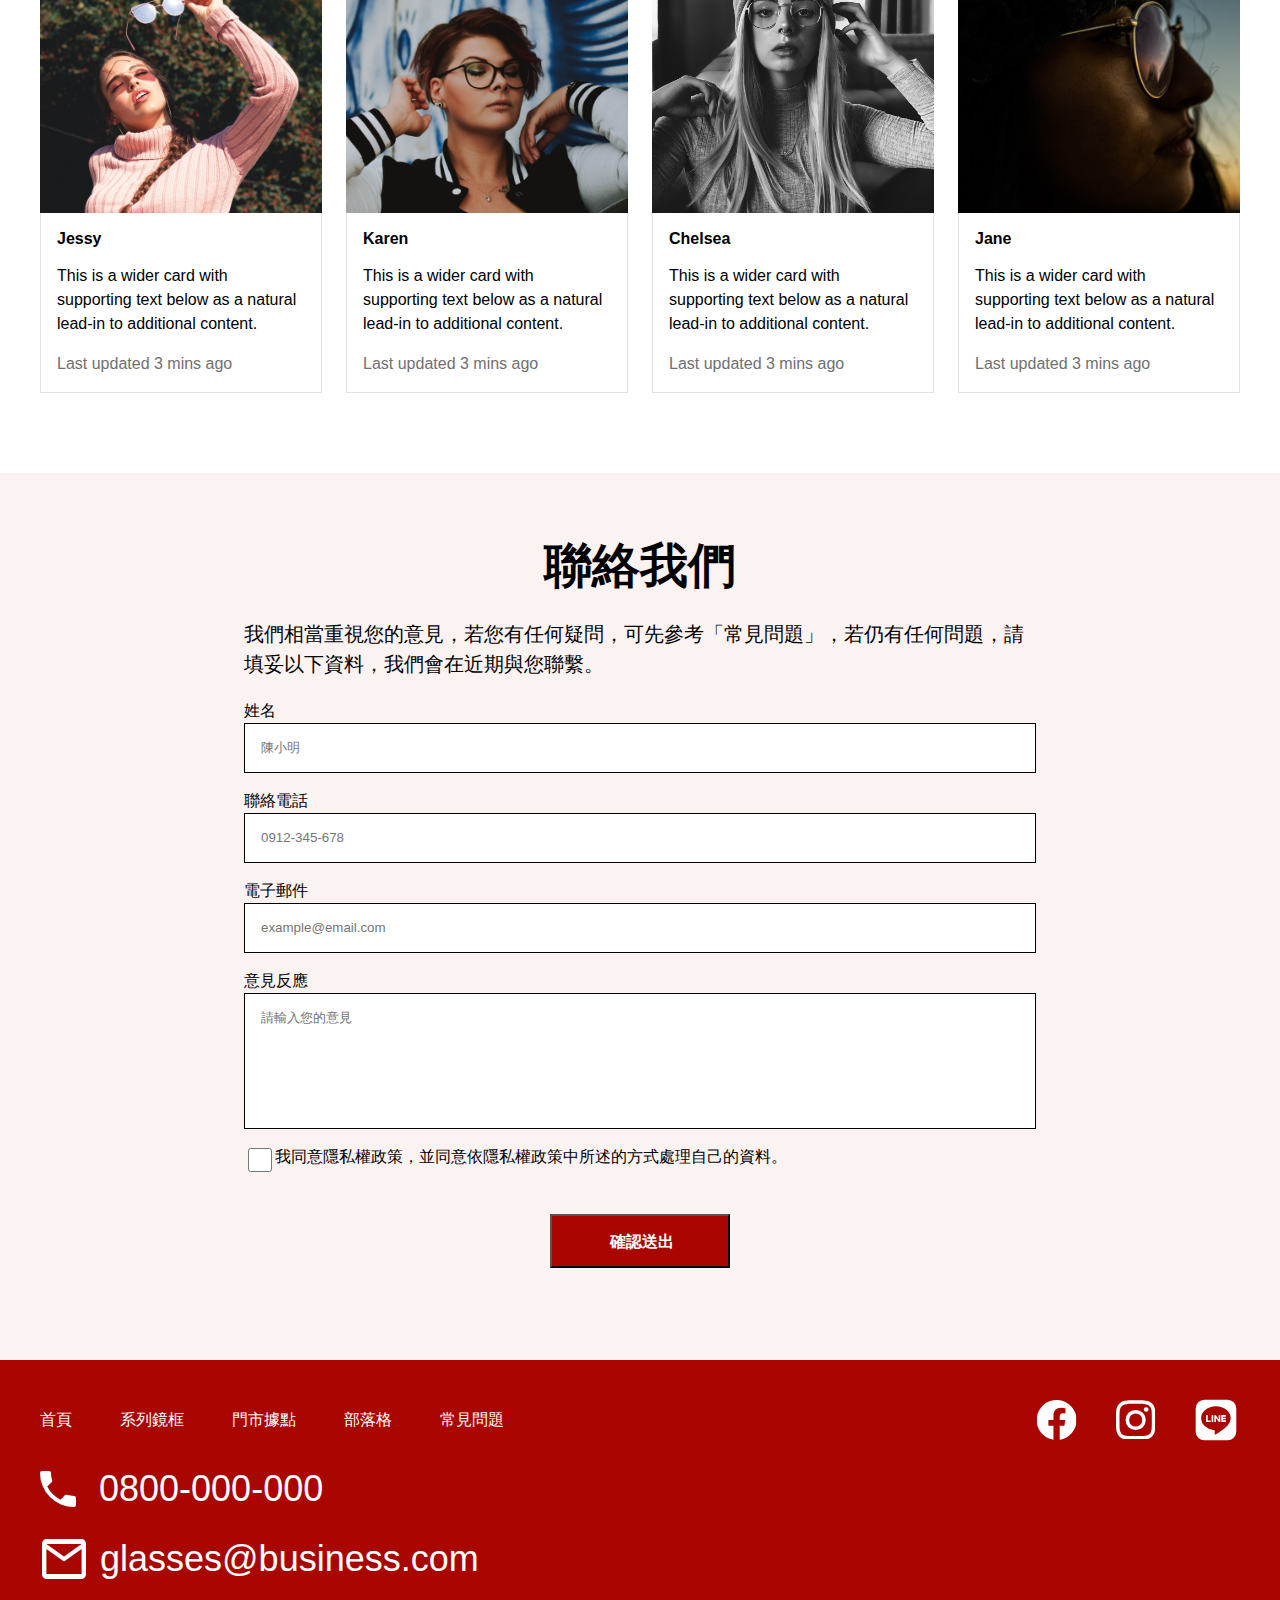
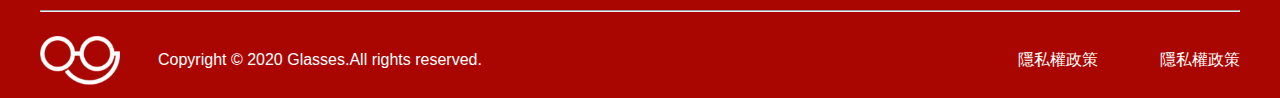
==== commit 2ebd3882: "Update index.html" ====
--- a/index.html
+++ b/index.html
@@ -225,13 +225,13 @@
                 <a href="#">系列鏡框</a>
               </li>
               <li>
-                <a href="#">系列鏡框</a>
+                <a href="location.html">門市據點</a>
               </li>
               <li>
                 <a href="#">部落格</a>
               </li>
               <li>
-                <a href="#">常見問題</a>
+                <a href="faq.html">常見問題</a>
               </li>
             </ul>
           </li>
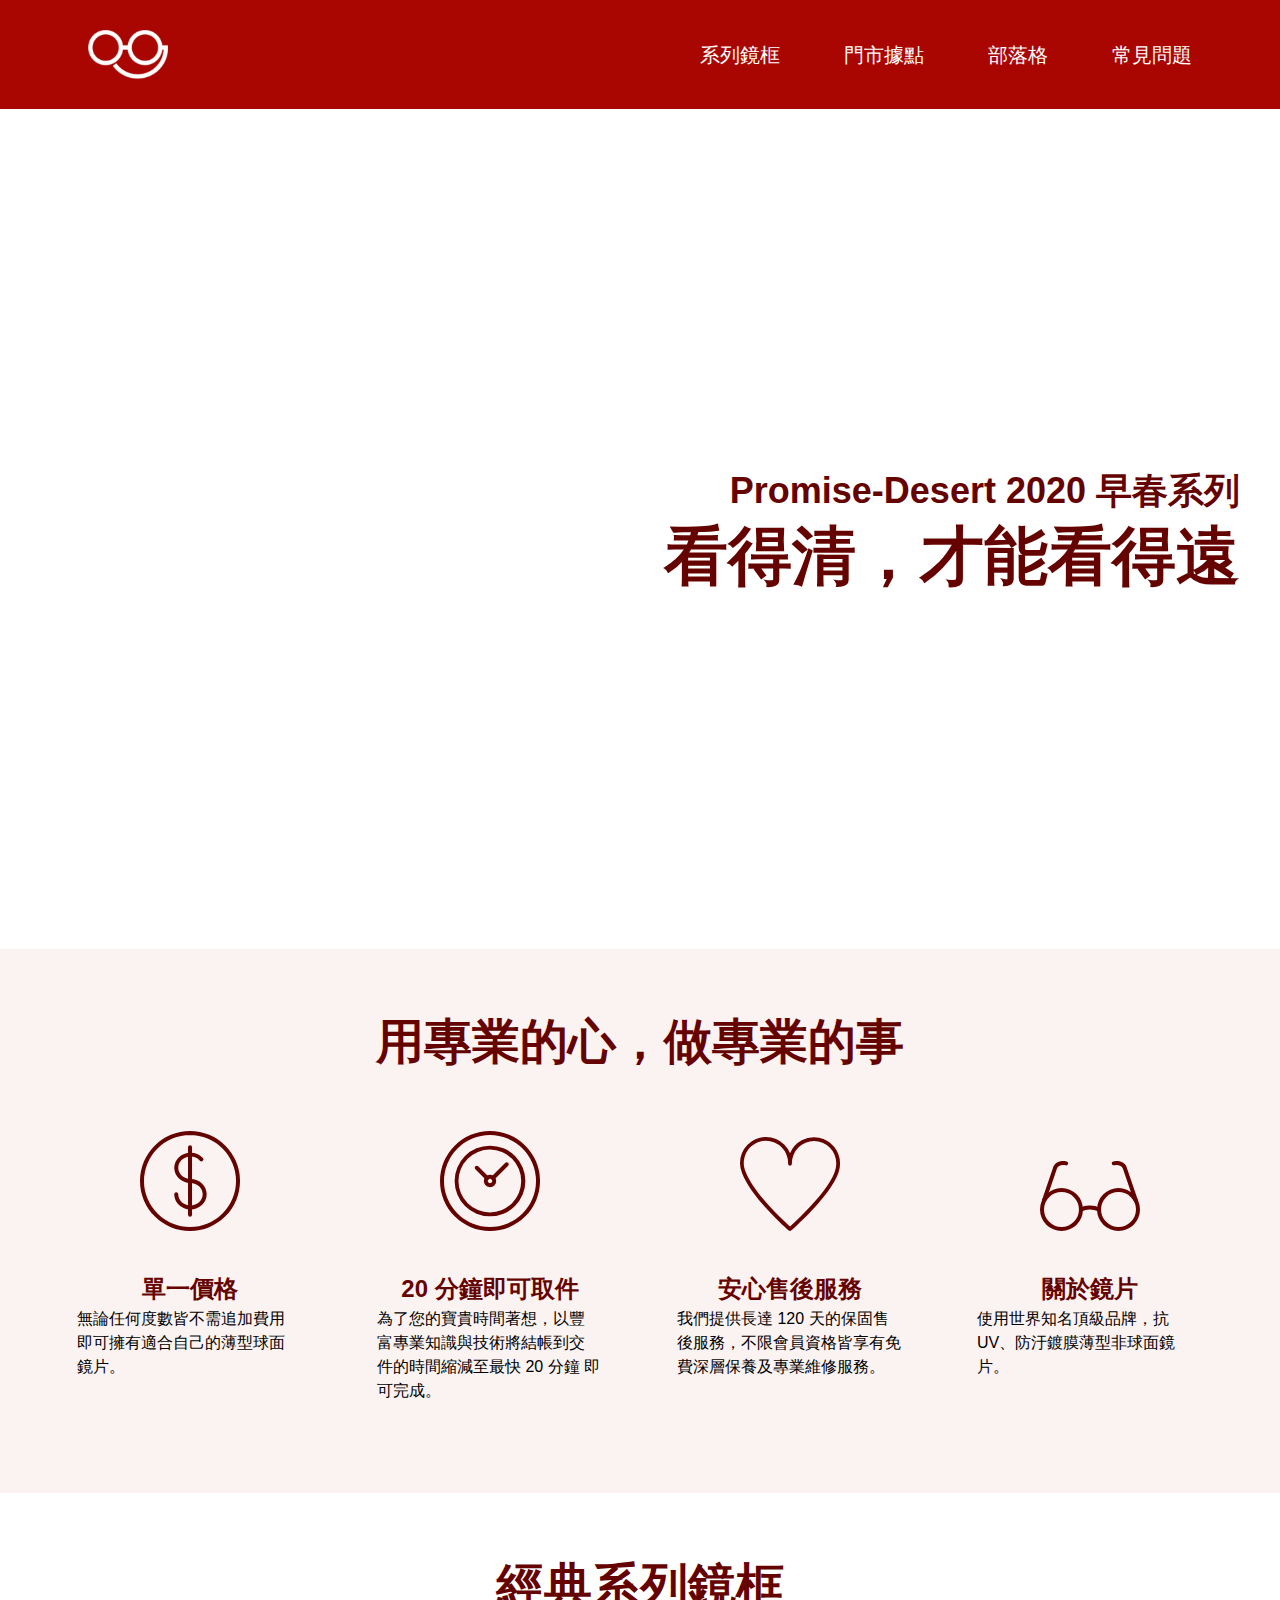
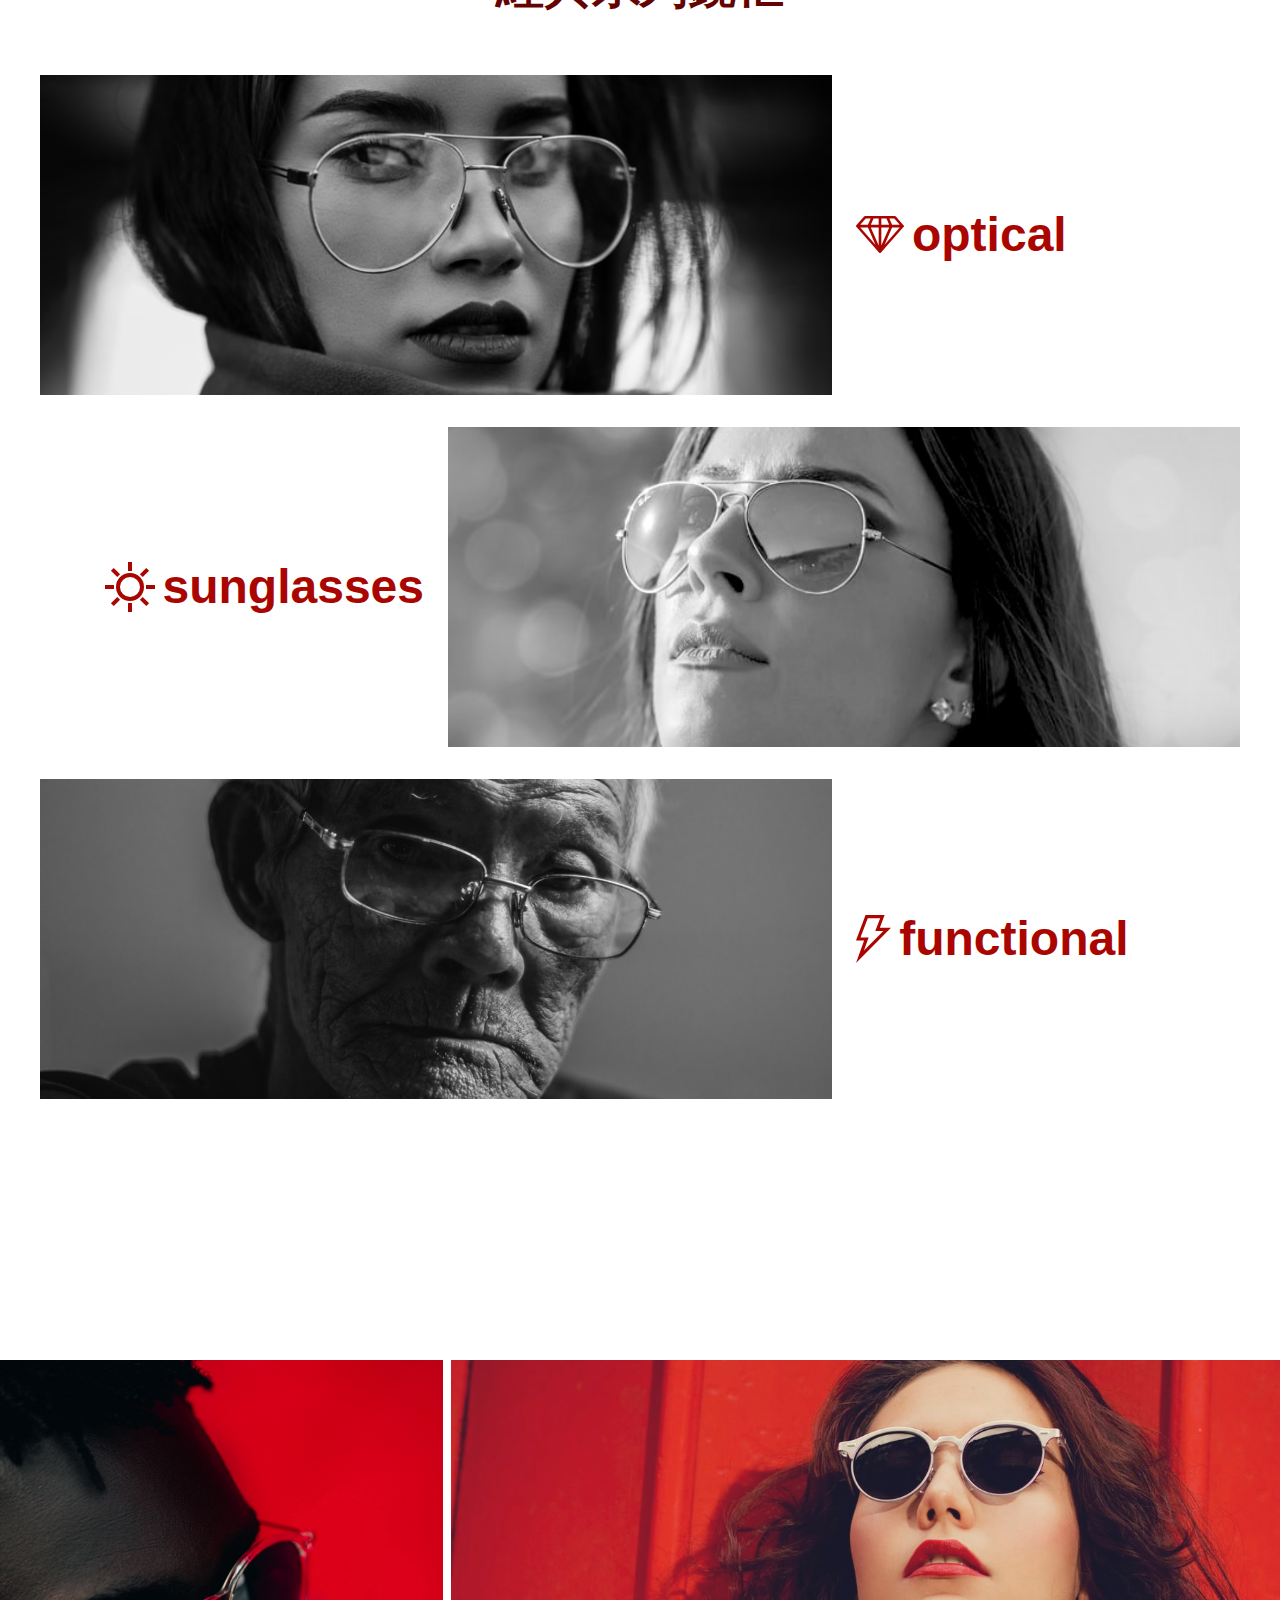
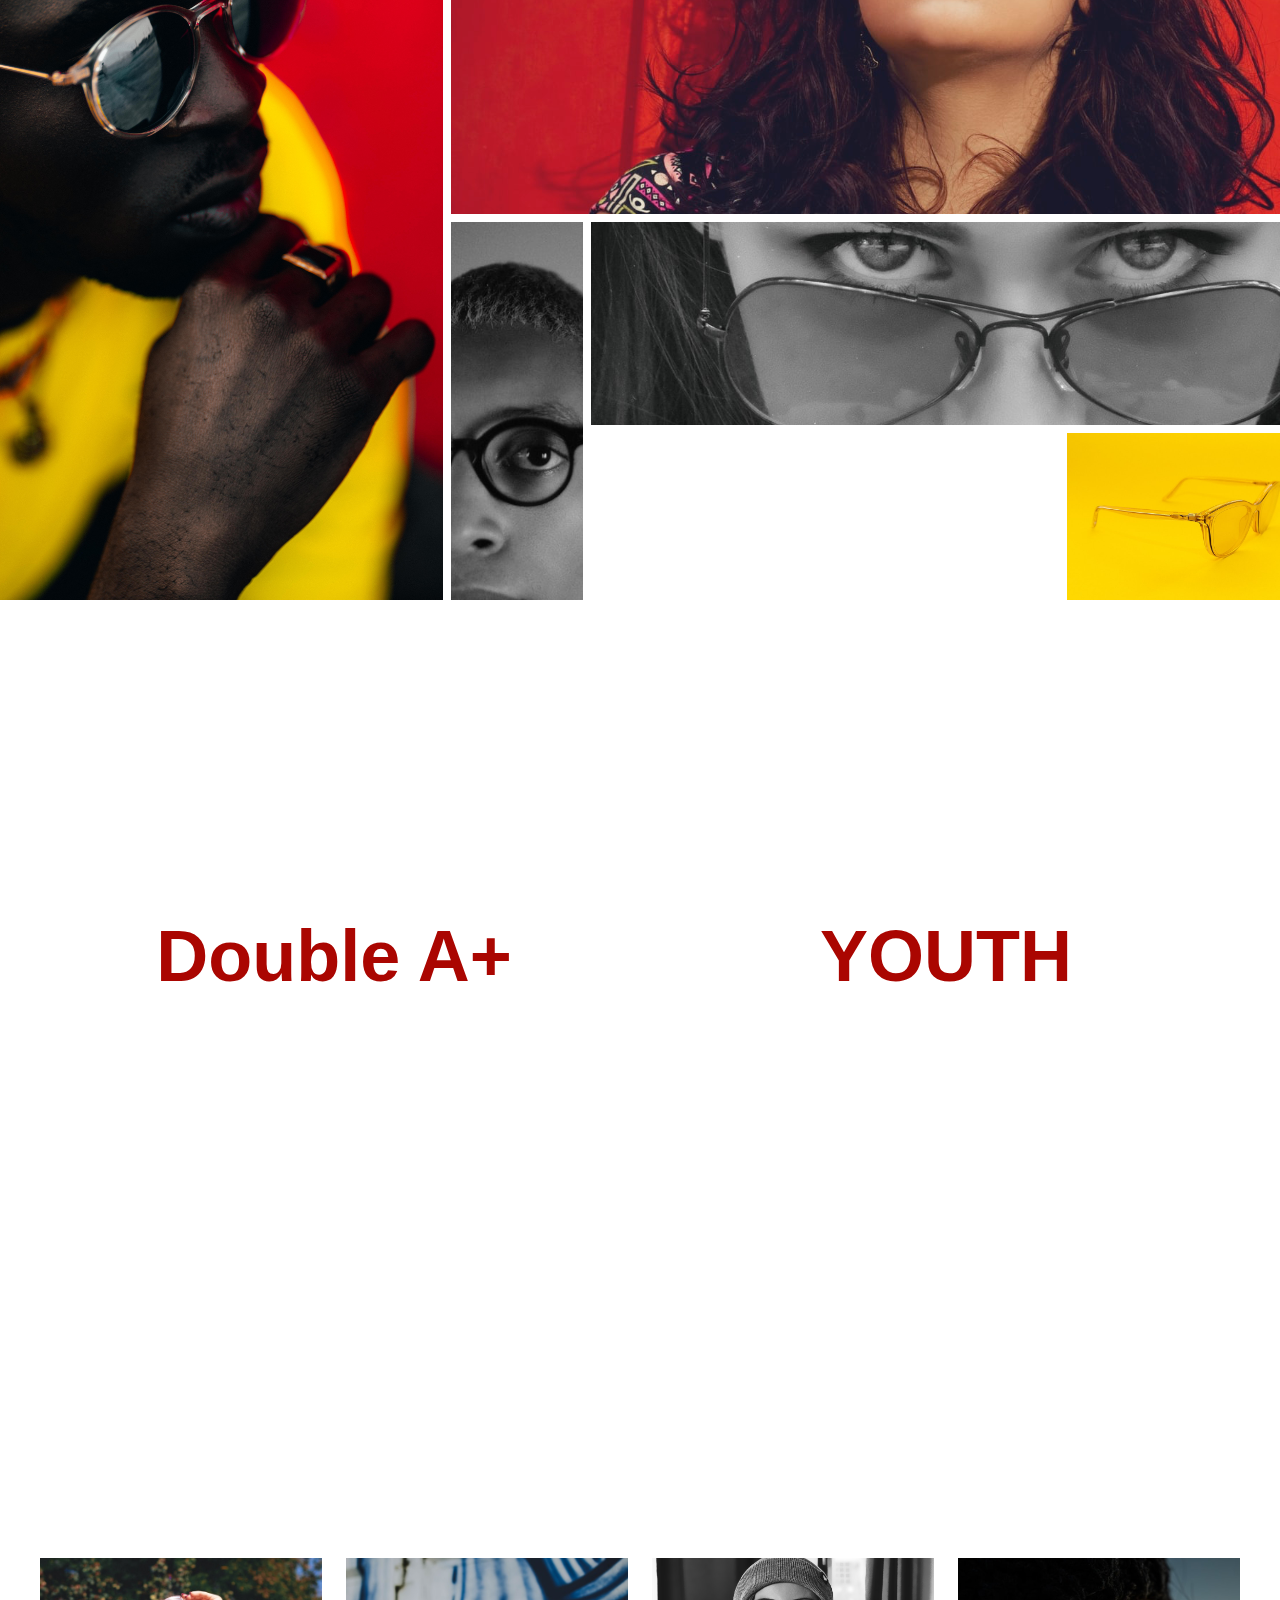
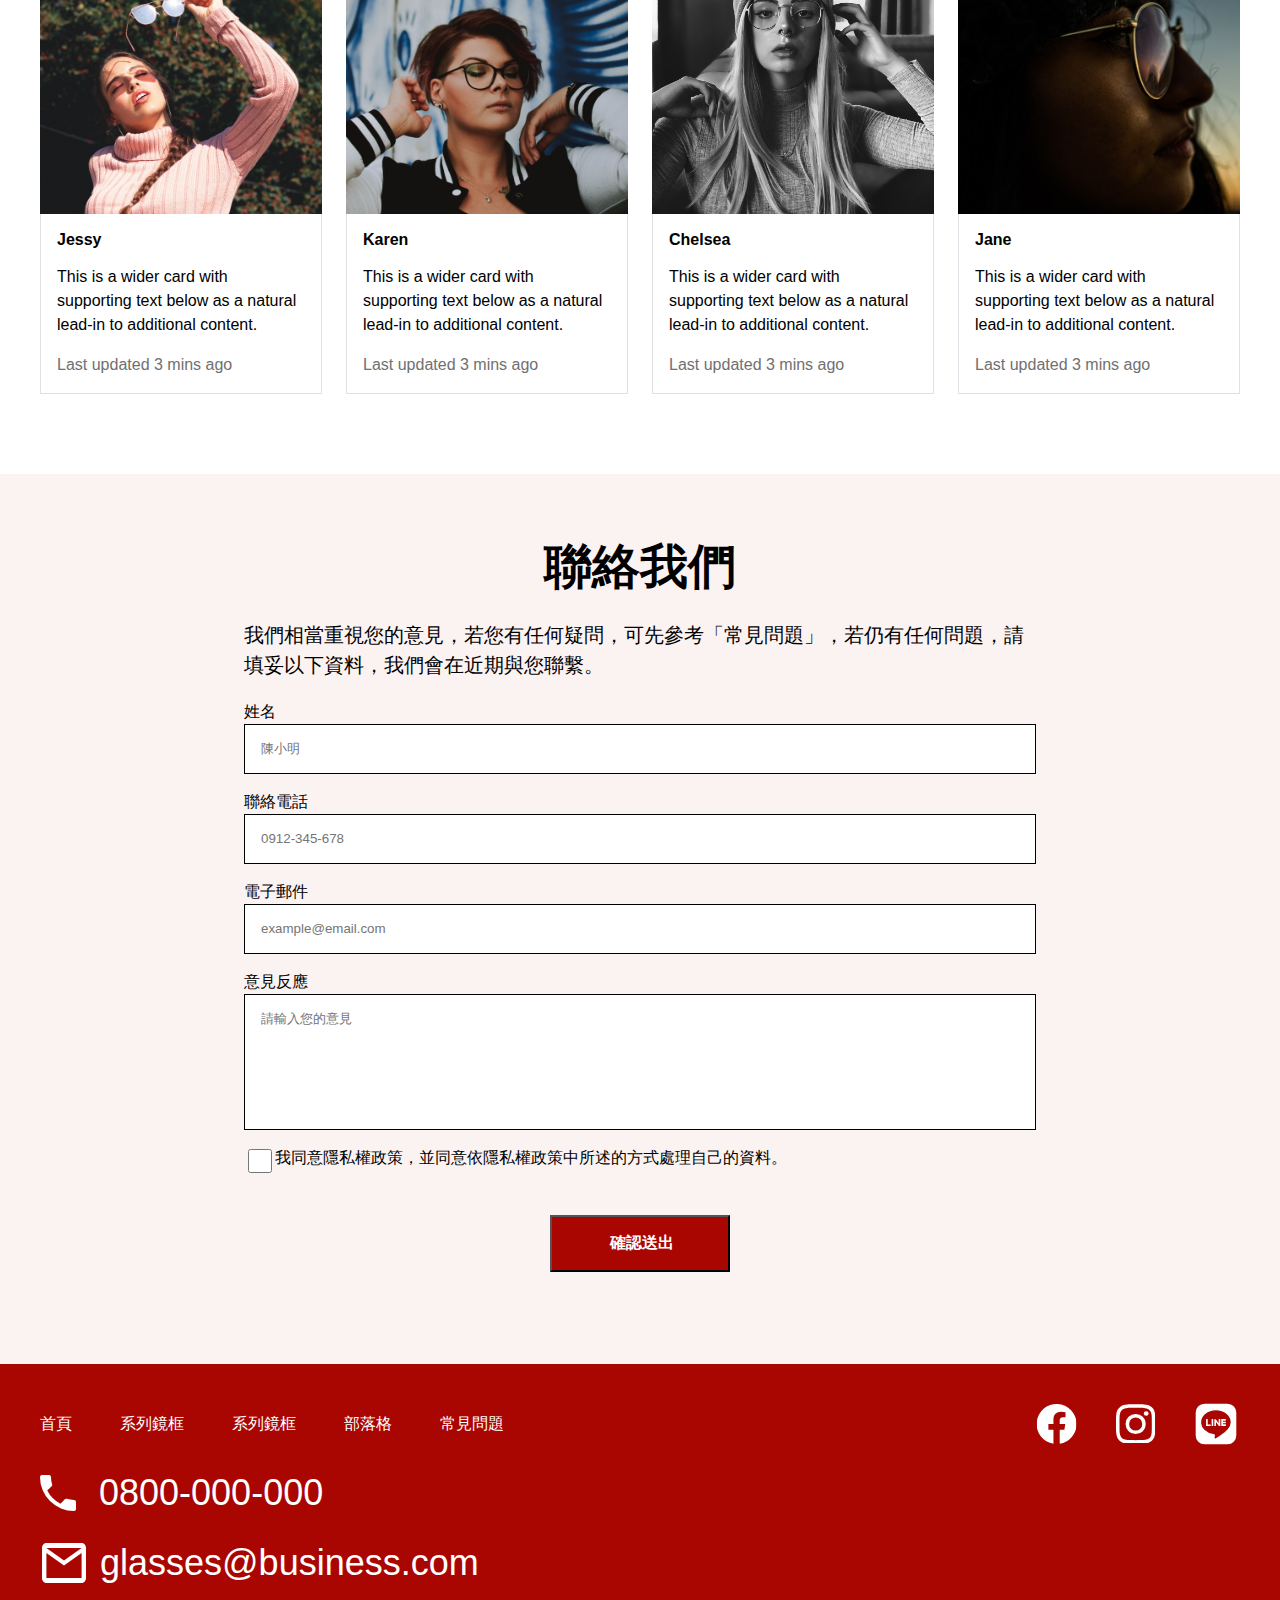
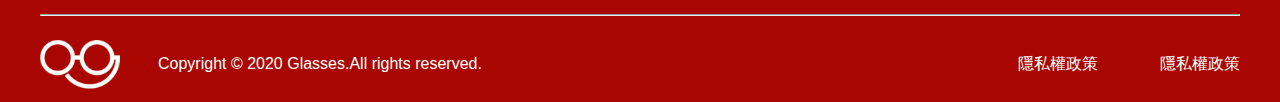
==== commit 28570ba4: "作業修改" ====
--- a/index.html
+++ b/index.html
@@ -202,11 +202,15 @@
             <input type="text" id="mail" placeholder="example@email.com"></br>
             <label for="suggestion">意見反應</label></br>
             <input type="textarea" id="suggestion" placeholder="請輸入您的意見"></br>
-            <div class="checkbox d-flex">
-                <input type="checkbox" id="agree">
-                <label for="agree">我同意隱私權政策，並同意依隱私權政策中所述的方式處理自己的資料。</label>
-            </div>
-            <input type="submit" value="確認送出" class="text-bold">
+            
+            <div class="contact-footer d-flex jc-sb ai-c">
+                <div class="checkbox d-flex">
+                    <input type="checkbox" id="agree">
+                    <label for="agree">我同意隱私權政策，並同意依隱私權政策中所述的方式處理自己的資料。</label>
+                </div>
+                <input type="submit" value="確認送出" class="text-bold">
+            </div>
+            
         </form>
     </div>
 
@@ -225,13 +229,13 @@
                 <a href="#">系列鏡框</a>
               </li>
               <li>
-                <a href="location.html">門市據點</a>
+                <a href="#">系列鏡框</a>
               </li>
               <li>
                 <a href="#">部落格</a>
               </li>
               <li>
-                <a href="faq.html">常見問題</a>
+                <a href="#">常見問題</a>
               </li>
             </ul>
           </li>
--- a/assets/style/all.css
+++ b/assets/style/all.css
@@ -1,3 +1,4 @@
+@charset "UTF-8";
 /* http://meyerweb.com/eric/tools/css/reset/ 
    v2.0 | 20110126
    License: none (public domain)
@@ -167,9 +168,8 @@
     border: 1px solid rgba(0, 0, 0, 0.13); } }
 
 nav .nav-link {
-  height: 108px;
-  padding-right: 5.5rem;
-  padding-left: 5.5rem;
+  /* 刪除寫死的高度，改用 padding 推 */
+  padding: 1.875rem 5.5rem;
   background-color: #AA0601; }
 
 nav ul {
@@ -177,6 +177,7 @@
       -ms-flex-pack: end;
           justify-content: flex-end; }
   nav ul a {
+    display: block;
     font-size: 20px;
     margin-left: 4rem; }
 
@@ -391,12 +392,14 @@
   -webkit-box-pack: justify;
       -ms-flex-pack: justify;
           justify-content: space-between;
-  -webkit-box-align: center;
-      -ms-flex-align: center;
-          align-items: center; }
+  /* 將 align-items: center; 改成 baseline 讓 li 都能對齊 */
+  -webkit-box-align: baseline;
+      -ms-flex-align: baseline;
+          align-items: baseline; }
 
 .serviceList {
-  width: 282px;
+  /* 寬度改用 % */
+  width: 25%;
   display: -webkit-box;
   display: -ms-flexbox;
   display: flex;
@@ -602,9 +605,10 @@
   margin-top: -300px; }
   .customer h3 {
     padding-top: 0; }
+  .customer li {
+    width: 23.5%; }
 
 .customer-msg {
-  width: 282px;
   margin-bottom: 5rem;
   border-right: 1px solid #DEE2E6;
   border-left: 1px solid #DEE2E6;
@@ -627,8 +631,9 @@
     .customer ul {
       -ms-flex-wrap: wrap;
           flex-wrap: wrap; }
+    .customer li {
+      width: 48%; }
   .customer-msg {
-    width: 324px;
     margin-bottom: 1.5rem;
     border-right: 1px solid #DEE2E6;
     border-left: 1px solid #DEE2E6;
@@ -642,8 +647,9 @@
     margin-top: -220px;
     margin-bottom: 1rem;
     /*40-24*/ }
-  .customer-msg {
-    width: 352px; } }
+    .customer li {
+      width: 97%;
+      margin: 0 auto; } }
 
 .contact h3 {
   margin-bottom: 0; }
@@ -684,16 +690,24 @@
 
 form input[type=submit] {
   width: 180px;
-  height: 54px;
   color: #FFF;
   background-color: #AA0601;
   padding: 16px 58px 16px 58px;
-  margin-left: 306px;
   margin-bottom: 92px;
   font-size: 16px; }
 
 form input[type=submit]:hover {
   background-color: #650300; }
+
+.contact-footer {
+  -webkit-box-orient: vertical;
+  -webkit-box-direction: normal;
+      -ms-flex-direction: column;
+          flex-direction: column; }
+
+.checkbox {
+  -ms-flex-item-align: start;
+      align-self: start; }
 
 @media (max-width: 768px) {
   .contact-px {
@@ -703,7 +717,6 @@
     width: 136px;
     height: 36px;
     padding: 7px 36px 7px 36px;
-    margin-left: 11.25rem;
     margin-bottom: 3.5rem; } }
 
 @media (max-width: 375px) {
@@ -713,7 +726,6 @@
     padding-right: 12.5px;
     padding-left: 12.5px; }
   form input[type=submit] {
-    margin-left: 6rem;
     margin-bottom: 2.5rem; } }
 
 .banner {
